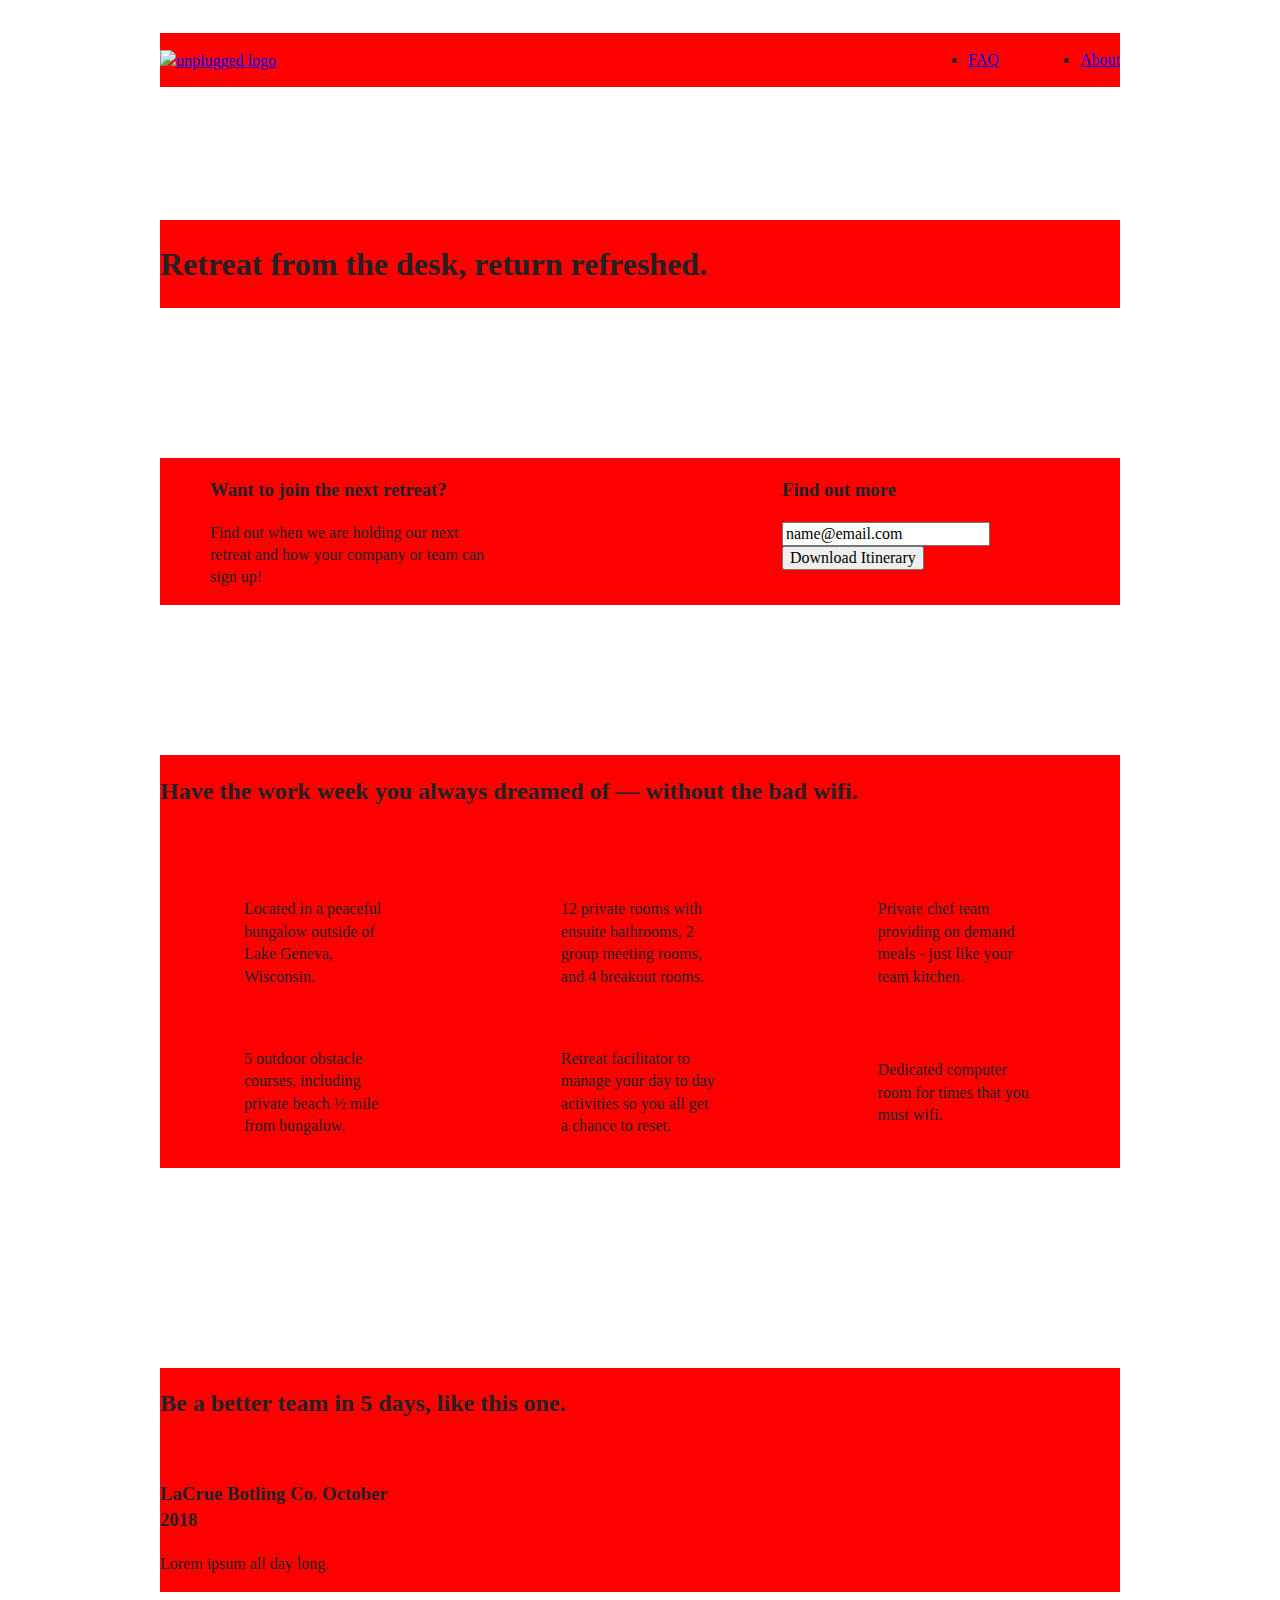
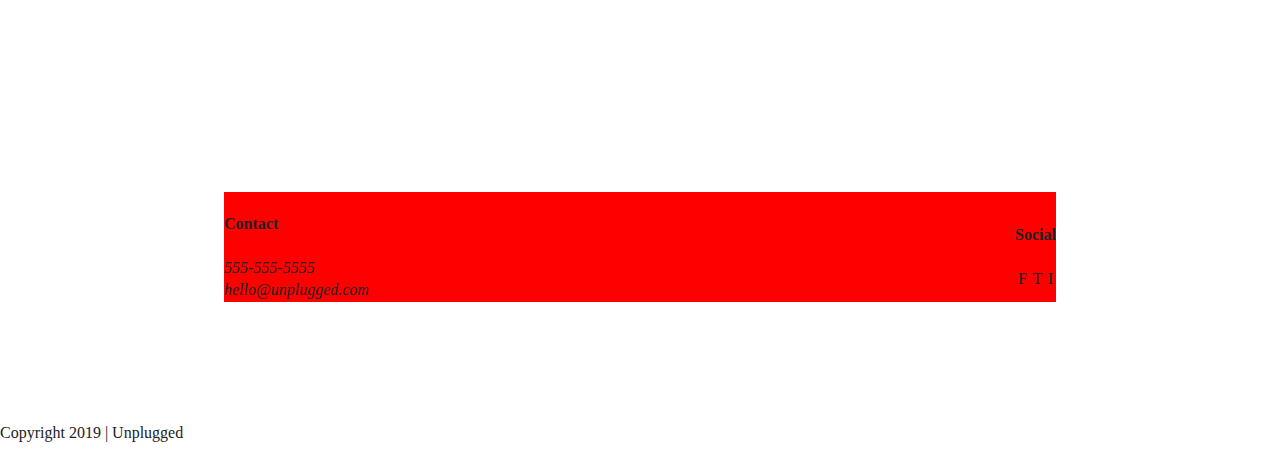
==== index.html @ f4472422 "Desktop styles for the home page." ====
<!doctype html>
<html class="no-js" lang="">

<head>
  <meta charset="utf-8">
  <title>Unplugged Retreat | Home page</title>
  <meta name="description" content="">
  <meta name="viewport" content="width=device-width, initial-scale=1">

  <meta property="og:title" content="">
  <meta property="og:type" content="">
  <meta property="og:url" content="">
  <meta property="og:image" content="">

  <link rel="manifest" href="site.webmanifest">
  <link rel="apple-touch-icon" href="icon.png">
  <!-- Place favicon.ico in the root directory -->

  <link rel="stylesheet" href="css/normalize.css">
  <link rel="stylesheet" href="css/main.css">

  <meta name="theme-color" content="#fafafa">
</head>

<body>
  <!-- // Header // -->
  <header>
    <div class="content-wrapper">
      <a href="#">
        <img src="" alt="unplugged logo">
      </a>
      <div class="header-divider"></div>
      <nav>
        <ul>
          <li><a href="faq/index.html">FAQ</a></li>
          <li><a href="about/index.html">About</a></li>
        </ul>
      </nav>
    </div>
  </header>
  
  <!-- // Main //  -->
  <main>
    <section class ="hero-area">
      <div class = "content-wrapper">
        <h1>Retreat from the desk, return refreshed.</h1>
      </div>
    </section>
    <aside> <!-- // Form // -->
      <div class="content-wrapper">
        <div class = "form-description"> 
          <h3>Want to join the next retreat?</h3>
          <p>Find out when we are holding our next retreat and how your company or team can sign up!</p> 
        </div>
        <div class="form">
          <h3>Find out more</h3>
          <input type="text" name="name" value="name@email.com">
        <input type="button" value="Download Itinerary">
        </div> 
      </div> <!-- aside content-wrapper ends -->
    </aside>

    <section class="features"> <!-- // Features // -->
      <div class="content-wrapper">
        <h2>Have the work week you always dreamed of — without the bad wifi.</h2>
        <div class="features-items">
          <article>
            <p class="fontawesome-icon">
            </p>
            <p class="features-item-description">
              Located in a peaceful bungalow outside of Lake Geneva, Wisconsin.
            </p>
          </article>
          <article>
            <p class="fontawesome-icon">
            </p>
            <p class="features-item-description">
              12 private rooms with ensuite bathrooms, 2 group meeting rooms, and 4 breakout rooms.
            </p>
          </article>
          <article>
            <p class="fontawesome-icon">
            </p>
            <p class="features-item-description">
              Private chef team providing on demand meals - just like your team kitchen.
            </p>
          </article>
          <article>
            <p class="fontawesome-icon">
            </p>
            <p class="features-item-description">
              5 outdoor obstacle courses, including private beach ½ mile from bungalow.
            </p>
          </article>
          <article>
            <p class="fontawesome-icon">
            </p>
            <p class="features-item-description">
              Retreat facilitator to manage your day to day activities so you all get a chance to reset.
            </p>
          </article>
          <article>
            <p class="fontawesome-icon">
            </p>
            <p class="features-item-description">
              Dedicated computer room for times that you must wifi.
            </p>
          </article>
        </div>
      </div>
    </section>
    <section class = "reviews"> <!-- // Reviews // --> 
      <div class = "content-wrapper">
        <h2>Be a better team in 5 days, like this one.</h2>
        <article>
          <div>
            <h3>LaCrue Botling Co. October 2018</h3>
            <p>Lorem ipsum all day long.
            </p>
          </div>
        </article>
      </div>
    </section>
  </main> <!-- main wrapper -->
  <!-- // Footer // -->
  <footer>
    <div class = "content-wrapper">
      <div class = "footer-content">
        <div class = "contact">
          <h4>Contact</h4>
          <address>
            <p>555-555-5555 <br> hello@unplugged.com</p>
          </address>
        </div>
        <div class = "social">
          <h4>Social</h4>
          <div class = "social-icons">
            <p>
              <a href="" target="_blank"></a>F</p>
            <p>
              <a href="" target="_blank"></a>T</p>
            <p>
              <a href="" target="_blank"></a>I</p>
          </div>
        </div>
      </div> <!-- footer-content ends -->
    </div> <!-- footer content-wrapper ends -->
    <div class = "copyright">Copyright 2019 | Unplugged</div>
  </footer>
  <!-- // JavaScript // -->
  <script src="js/vendor/modernizr-3.11.2.min.js"></script>
  <script src="js/plugins.js"></script>
  <script src="js/main.js"></script>

  <!-- Google Analytics: change UA-XXXXX-Y to be your site's ID. -->
  <script>
    window.ga = function () { ga.q.push(arguments) }; ga.q = []; ga.l = +new Date;
    ga('create', 'UA-XXXXX-Y', 'auto'); ga('set', 'anonymizeIp', true); ga('set', 'transport', 'beacon'); ga('send', 'pageview')
  </script>
  <script src="https://www.google-analytics.com/analytics.js" async></script>
</body>

</html>
---- css/main.css ----
/*! HTML5 Boilerplate v8.0.0 | MIT License | https://html5boilerplate.com/ */

/* main.css 2.1.0 | MIT License | https://github.com/h5bp/main.css#readme */
/*
 * What follows is the result of much research on cross-browser styling.
 * Credit left inline and big thanks to Nicolas Gallagher, Jonathan Neal,
 * Kroc Camen, and the H5BP dev community and team.
 */

/* ==========================================================================
   Base styles: opinionated defaults
   ========================================================================== */

html {
  color: #222;
  font-size: 1em;
  line-height: 1.4;
}

/*
 * Remove text-shadow in selection highlight:
 * https://twitter.com/miketaylr/status/12228805301
 *
 * Vendor-prefixed and regular ::selection selectors cannot be combined:
 * https://stackoverflow.com/a/16982510/7133471
 *
 * Customize the background color to match your design.
 */

::-moz-selection {
  background: #b3d4fc;
  text-shadow: none;
}

::selection {
  background: #b3d4fc;
  text-shadow: none;
}

/*
 * A better looking default horizontal rule
 */

hr {
  display: block;
  height: 1px;
  border: 0;
  border-top: 1px solid #ccc;
  margin: 1em 0;
  padding: 0;
}

/*
 * Remove the gap between audio, canvas, iframes,
 * images, videos and the bottom of their containers:
 * https://github.com/h5bp/html5-boilerplate/issues/440
 */

audio,
canvas,
iframe,
img,
svg,
video {
  vertical-align: middle;
}

/*
 * Remove default fieldset styles.
 */

fieldset {
  border: 0;
  margin: 0;
  padding: 0;
}

/*
 * Allow only vertical resizing of textareas.
 */

textarea {
  resize: vertical;
}

.browserupgrade {
  margin: 0.2em 0;
  background: #ccc;
  color: #000;
  padding: 0.2em 0;
}

/* ==========================================================================
   Author's custom styles
   ========================================================================== */

.content-wrapper {
  width: 90%;
  margin: 50px 0;
}

   /* ----- Base Header and Footer Styles  */

header,
footer {
  display: flex;
  justify-content: center;
  align-items: center;
  flex-flow: row wrap;
}

header {
  padding: 15px 0;
}

header .content-wrapper {
  display: flex;
  justify-content: center;
  align-items: center;
  flex-flow: row wrap;
  margin: 0;
}

.header-divider {
  width: 100%;
  height: 1px;
  margin: 10px 0 20px 0;
}

header nav {
  display: flex;
  justify-content: space-around;
  align-items: center;
  flex-flow: row wrap;
  width: 60%;
}

header nav ul {
  display: flex;
  justify-content: space-around;
  width: 100%;
}
footer {
  flex-direction: column;
}

footer p {
  margin: 0;
}

footer .content-wrapper {
  width: 55%;
  margin: 50px 0;
}

footer .contact {
  margin-bottom: 50px;
}
footer .social-icons {
  display: flex;
  justify-content: space-around;
  align-items: center;
}
footer .social-icons p {
  display: flex;
  justify-content: center;
  align-items: center;
}
footer .copyright {
  margin: 20px 0;
}
/* ----- Home page */
.hero-area {
  display: flex;
  justify-content: center;
  align-items: center;
  flex-flow: row wrap;
}

aside {
  display: flex;
  justify-content: center;
  align-items: center;
  flex-flow: row wrap;
}

.features {
  display: flex;
  justify-content: center;
  flex-flow: row wrap;
}

.features h2 {
  margin-bottom: 60px;
}

.features article {
  width: 63%;
  margin: 30px 0;
}
.features .features-items {
  display: flex;
  justify-content: center;
  align-items: center;
  flex-flow: row wrap;
}

.features p {
  margin: 0;
}

.reviews {
  display: flex;
  justify-content: center;
  flex-flow: row wrap;
}

.reviews h2 {
  margin-bottom: 40px;
}

.reviews h3 {
  width: 55%;
  margin: 20px 0;
}

/* ----- About page */ 

.mission {
  display: flex;
  justify-content: center;
  align-items: center;
  flex-flow: row wrap;
}

.contact-section {
  display: flex;
  justify-content: center;
  align-items: center;
  flex-flow: row wrap;
}

.contact-content p {
  margin: 0;
}

/* ----- FAQ page */

.faq {
  display: flex;
  justify-content: center;
  align-items: center;
  flex-flow: row wrap;
}

.faq .content-wrapper {
  margin: 50px 0 0 0;
  /* display: flex;
  justify-content: center;
  align-items: center;
  flex-flow: row wrap; */
}

.faq h2 {
  margin-bottom: 40px;
}

.faq-content {
  margin-bottom: 50px;
}

    

/* ==========================================================================
   Helper classes
   ========================================================================== */

/*
 * Hide visually and from screen readers
 */

.hidden,
[hidden] {
  display: none !important;
}

/*
 * Hide only visually, but have it available for screen readers:
 * https://snook.ca/archives/html_and_css/hiding-content-for-accessibility
 *
 * 1. For long content, line feeds are not interpreted as spaces and small width
 *    causes content to wrap 1 word per line:
 *    https://medium.com/@jessebeach/beware-smushed-off-screen-accessible-text-5952a4c2cbfe
 */

.sr-only {
  border: 0;
  clip: rect(0, 0, 0, 0);
  height: 1px;
  margin: -1px;
  overflow: hidden;
  padding: 0;
  position: absolute;
  white-space: nowrap;
  width: 1px;
  /* 1 */
}

/*
 * Extends the .sr-only class to allow the element
 * to be focusable when navigated to via the keyboard:
 * https://www.drupal.org/node/897638
 */

.sr-only.focusable:active,
.sr-only.focusable:focus {
  clip: auto;
  height: auto;
  margin: 0;
  overflow: visible;
  position: static;
  white-space: inherit;
  width: auto;
}

/*
 * Hide visually and from screen readers, but maintain layout
 */

.invisible {
  visibility: hidden;
}

/*
 * Clearfix: contain floats
 *
 * For modern browsers
 * 1. The space content is one way to avoid an Opera bug when the
 *    `contenteditable` attribute is included anywhere else in the document.
 *    Otherwise it causes space to appear at the top and bottom of elements
 *    that receive the `clearfix` class.
 * 2. The use of `table` rather than `block` is only necessary if using
 *    `:before` to contain the top-margins of child elements.
 */

.clearfix::before,
.clearfix::after {
  content: " ";
  display: table;
}

.clearfix::after {
  clear: both;
}

/* ==========================================================================
   EXAMPLE Media Queries for Responsive Design.
   These examples override the primary ('mobile first') styles.
   Modify as content requires.
   ========================================================================== */

@media screen and (min-width: 768px) {

  /*Tablet styles here*/

  /* ----- General styles */
  .content-wrapper {
    max-width: 640px;
    margin: 100px 0;
  }

  /* ----- Home page */
  /* Header */
  header {
    justify-content: space-around;
    padding: 33px 0;
  }

  header .content-wrapper {
    width: 100%;
    justify-content: space-between;
  }

  header nav {
    width: 20%;
  }

  header nav ul {
    justify-content: space-between;
  }

  .header-divider {
    display: none;
  }

  /* Aside */
  aside .content-wrapper {
    margin: 50px 0;
    display: flex;
    justify-content: space-between;
    flex-flow: row wrap;
  }

  aside .content-wrapper .form-description,
  aside .content-wrapper .form {
    width: 40%;
    margin: 0;
  }
  /* Features */
  .features article {
    display: flex;
    justify-content: center;
    align-items: center;
    flex-flow: column wrap;
    flex-basis: 50%;
  }
  
  .features .features-item-description {
    width: 50%;
  }

  /* Reviews */
  .reviews article {
    display: flex;
    justify-content: space-between;
  }

  .reviews article div {
    width: 49%;
  }

  /* Footer */
  footer .content-wrapper {
    width: 65%;
    margin: 100px 0;
  }

  .footer-content {
    display: flex;
    justify-content: space-between;
    align-items: center;
  }

  footer .contact {
    margin-bottom: 0;
  }

  footer .copyright {
    width: 100%;
  }

  /* ---- About page */
  .mission-content {
      display: flex;
      justify-content: space-between;
      align-items: center; 
  }

   .mission-content p {
      width: 45%;
  }

  .contact-section .content-wrapper h2 {
      width: 80%;
  }

  .contact-content {
      display: flex;
      justify-content: space-between;
      align-items: flex-start;
  } 

  /* ----- FAQ page */

  .faq .content-wrapper {
    justify-content: space-between;
  }

  .faq-content {
    flex-basis: 45%;
  }

  .faq h2 {
    width: 100%;
  }
}
  
@media screen and (min-width: 1200px) {
  
  /*Desktop styles here*/

  /* ----- General styles */
  .content-wrapper {
    max-width: 960px;
    background-color: #f00;
  }

  /* ----- Home page */
  /* Header */
  .hero-area h1 {
    width: 60%;
  }

  /* Aside */
  aside {justify-content: space-around; }
  aside .content-wrapper .form-description,
  aside .content-wrapper .form {width: 30%; margin: 0 50px; }

  /* Features */
  .features h2 {
    width: 90%;
  }

  .features article {
    flex-basis: 33%;
  }

  .features .features-items-description {
    display: flex;
    justify-content: center;
    align-items: center;
    flex-flow: row wrap;
  }

  .features p {
    margin: 0;
  }

  /* Reviews */

  .reviews {
    display: flex;
    justify-content: center;
    flex-flow: row wrap;
  }

  .reviews h2 {
    margin-bottom: 40px;
  }
  
  .reviews h3 {
    width: 55%;
    margin: 20px 0;
  }

  /* Footer */
  
  
}

@media print,
  (-webkit-min-device-pixel-ratio: 1.25),
  (min-resolution: 1.25dppx),
  (min-resolution: 120dpi) {
  /* Style adjustments for high resolution devices */
}

/* ==========================================================================
   Print styles.
   Inlined to avoid the additional HTTP request:
   https://www.phpied.com/delay-loading-your-print-css/
   ========================================================================== */

@media print {
  *,
  *::before,
  *::after {
    background: #fff !important;
    color: #000 !important;
    /* Black prints faster */
    box-shadow: none !important;
    text-shadow: none !important;
  }

  a,
  a:visited {
    text-decoration: underline;
  }

  a[href]::after {
    content: " (" attr(href) ")";
  }

  abbr[title]::after {
    content: " (" attr(title) ")";
  }

  /*
   * Don't show links that are fragment identifiers,
   * or use the `javascript:` pseudo protocol
   */
  a[href^="#"]::after,
  a[href^="javascript:"]::after {
    content: "";
  }

  pre {
    white-space: pre-wrap !important;
  }

  pre,
  blockquote {
    border: 1px solid #999;
    page-break-inside: avoid;
  }

  /*
   * Printing Tables:
   * https://web.archive.org/web/20180815150934/http://css-discuss.incutio.com/wiki/Printing_Tables
   */
  thead {
    display: table-header-group;
  }

  tr,
  img {
    page-break-inside: avoid;
  }

  p,
  h2,
  h3 {
    orphans: 3;
    widows: 3;
  }

  h2,
  h3 {
    page-break-after: avoid;
  }
}
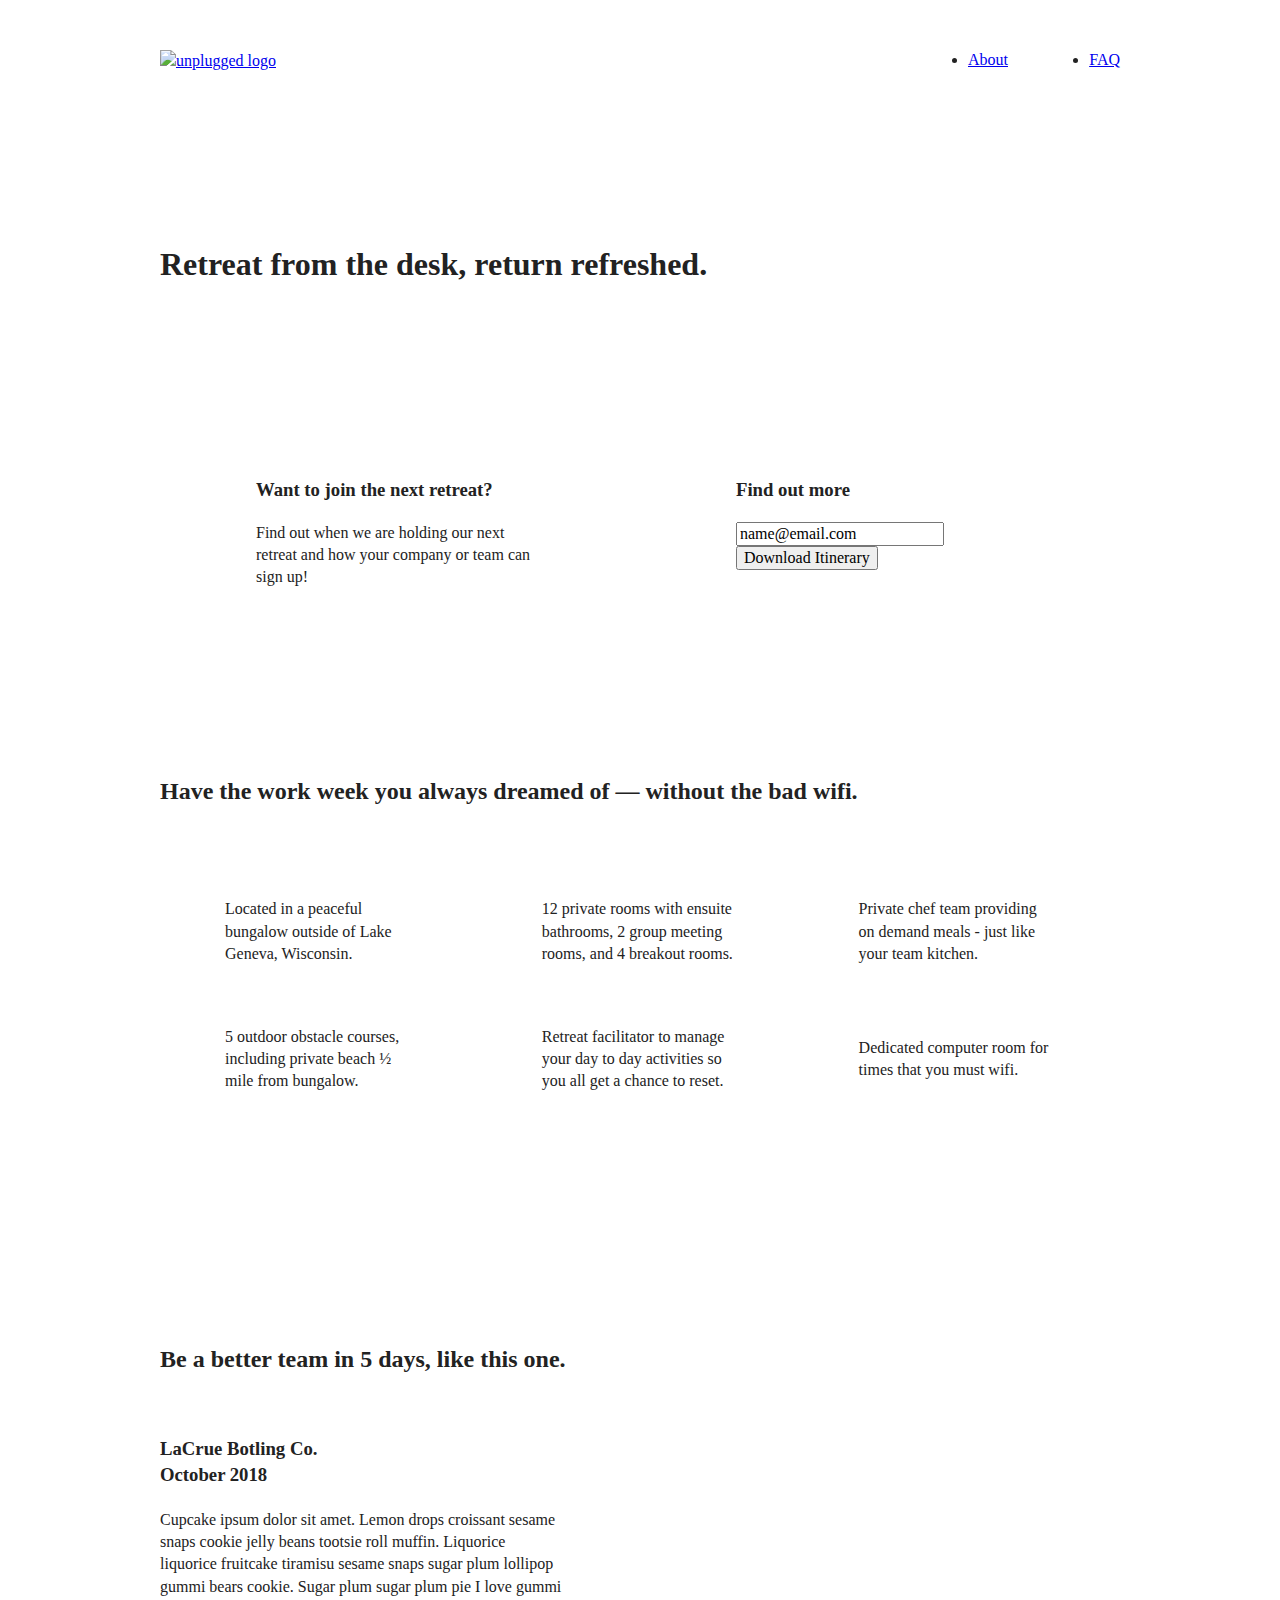
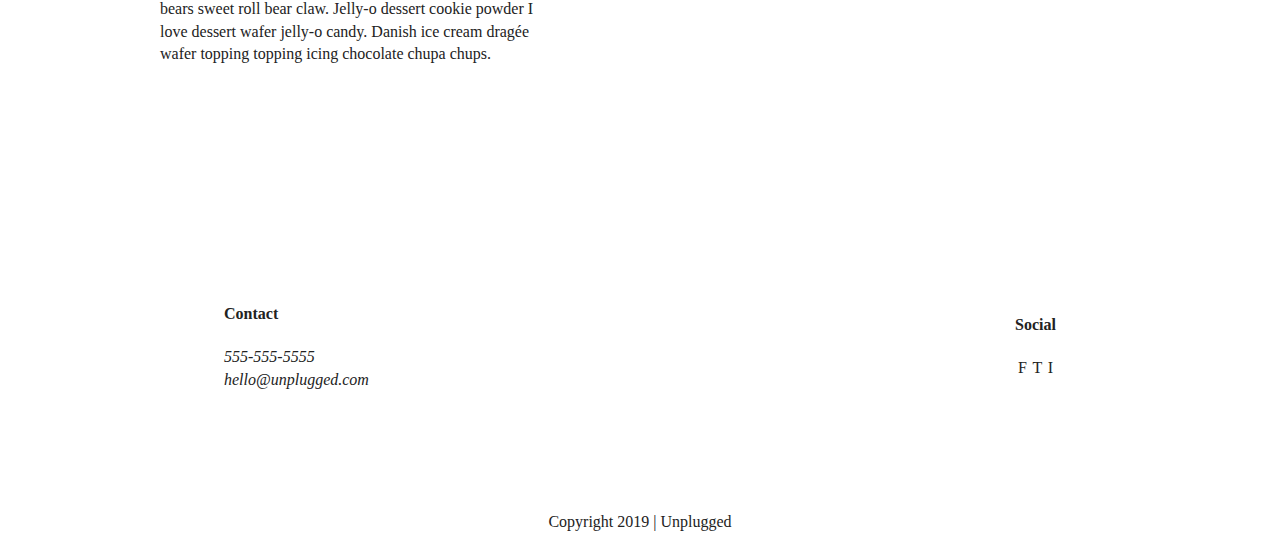
==== commit d268fc59: "Desktop styles." ====
--- a/index.html
+++ b/index.html
@@ -32,8 +32,8 @@
       <div class="header-divider"></div>
       <nav>
         <ul>
+          <li><a href="about/index.html">About</a></li>
           <li><a href="faq/index.html">FAQ</a></li>
-          <li><a href="about/index.html">About</a></li>
         </ul>
       </nav>
     </div>
@@ -115,7 +115,7 @@
         <article>
           <div>
             <h3>LaCrue Botling Co. October 2018</h3>
-            <p>Lorem ipsum all day long.
+            <p>Cupcake ipsum dolor sit amet. Lemon drops croissant sesame snaps cookie jelly beans tootsie roll muffin. Liquorice liquorice fruitcake tiramisu sesame snaps sugar plum lollipop gummi bears cookie. Sugar plum sugar plum pie I love gummi bears sweet roll bear claw. Jelly-o dessert cookie powder I love dessert wafer jelly-o candy. Danish ice cream dragée wafer topping topping icing chocolate chupa chups.
             </p>
           </div>
         </article>
--- a/css/main.css
+++ b/css/main.css
@@ -114,11 +114,11 @@
 }
 
 header .content-wrapper {
-  display: flex;
-  justify-content: center;
-  align-items: center;
-  flex-flow: row wrap;
   margin: 0;
+  display: flex;
+  justify-content: center;
+  align-items: center;
+  flex-flow: row wrap;
 }
 
 .header-divider {
@@ -156,26 +156,32 @@
 footer .contact {
   margin-bottom: 50px;
 }
+
 footer .social-icons {
   display: flex;
   justify-content: space-around;
   align-items: center;
 }
+
 footer .social-icons p {
   display: flex;
   justify-content: center;
   align-items: center;
 }
+
 footer .copyright {
   margin: 20px 0;
 }
 /* ----- Home page */
+
+/* Hero Area */
+
 .hero-area {
   display: flex;
   justify-content: center;
-  align-items: center;
-  flex-flow: row wrap;
-}
+  flex-flow: row wrap;
+}
+/* Aside */
 
 aside {
   display: flex;
@@ -183,6 +189,8 @@
   align-items: center;
   flex-flow: row wrap;
 }
+
+/* Features */ 
 
 .features {
   display: flex;
@@ -209,6 +217,8 @@
   margin: 0;
 }
 
+/* Reviews */
+
 .reviews {
   display: flex;
   justify-content: center;
@@ -255,10 +265,10 @@
 
 .faq .content-wrapper {
   margin: 50px 0 0 0;
-  /* display: flex;
-  justify-content: center;
-  align-items: center;
-  flex-flow: row wrap; */
+  display: flex;
+  justify-content: center;
+  align-items: center;
+  flex-flow: row wrap;
 }
 
 .faq h2 {
@@ -359,7 +369,7 @@
    Modify as content requires.
    ========================================================================== */
 
-@media screen and (min-width: 768px) {
+@media only screen and (min-width:768px) {
 
   /*Tablet styles here*/
 
@@ -416,7 +426,7 @@
   }
   
   .features .features-item-description {
-    width: 50%;
+    width: 62%;
   }
 
   /* Reviews */
@@ -446,14 +456,18 @@
   }
 
   footer .copyright {
-    width: 100%;
+    display: flex;
+    justify-content: center;
+    width: 65%;
   }
 
   /* ---- About page */
+
   .mission-content {
       display: flex;
       justify-content: space-between;
       align-items: center; 
+      padding-top: 20px;
   }
 
    .mission-content p {
@@ -485,14 +499,13 @@
   }
 }
   
-@media screen and (min-width: 1200px) {
+@media only screen and (min-width:1200px) {
   
   /*Desktop styles here*/
 
   /* ----- General styles */
   .content-wrapper {
     max-width: 960px;
-    background-color: #f00;
   }
 
   /* ----- Home page */
@@ -502,9 +515,12 @@
   }
 
   /* Aside */
-  aside {justify-content: space-around; }
+  aside .content-wrapper {justify-content: space-around; }
+
   aside .content-wrapper .form-description,
-  aside .content-wrapper .form {width: 30%; margin: 0 50px; }
+  aside .content-wrapper .form {
+    width: 30%; 
+  }
 
   /* Features */
   .features h2 {
@@ -515,7 +531,7 @@
     flex-basis: 33%;
   }
 
-  .features .features-items-description {
+  /* .features .features-items-description {
     display: flex;
     justify-content: center;
     align-items: center;
@@ -524,11 +540,15 @@
 
   .features p {
     margin: 0;
-  }
+  } */
 
   /* Reviews */
 
-  .reviews {
+  .reviews article div {
+    width: 42%;
+  }
+
+  /* .reviews {
     display: flex;
     justify-content: center;
     flex-flow: row wrap;
@@ -540,11 +560,19 @@
   
   .reviews h3 {
     width: 55%;
-    margin: 20px 0;
-  }
-
-  /* Footer */
-  
+    margin: 20px 0; */
+  /* } */
+/* ----- About Page */
+
+  .mission h2, .contact-section .content-wrapper h2 {
+    width: 95%;
+  }
+
+  /* ----- FAQ Page */
+
+  .faq h2 {
+    width: 100%;
+  }
   
 }
 
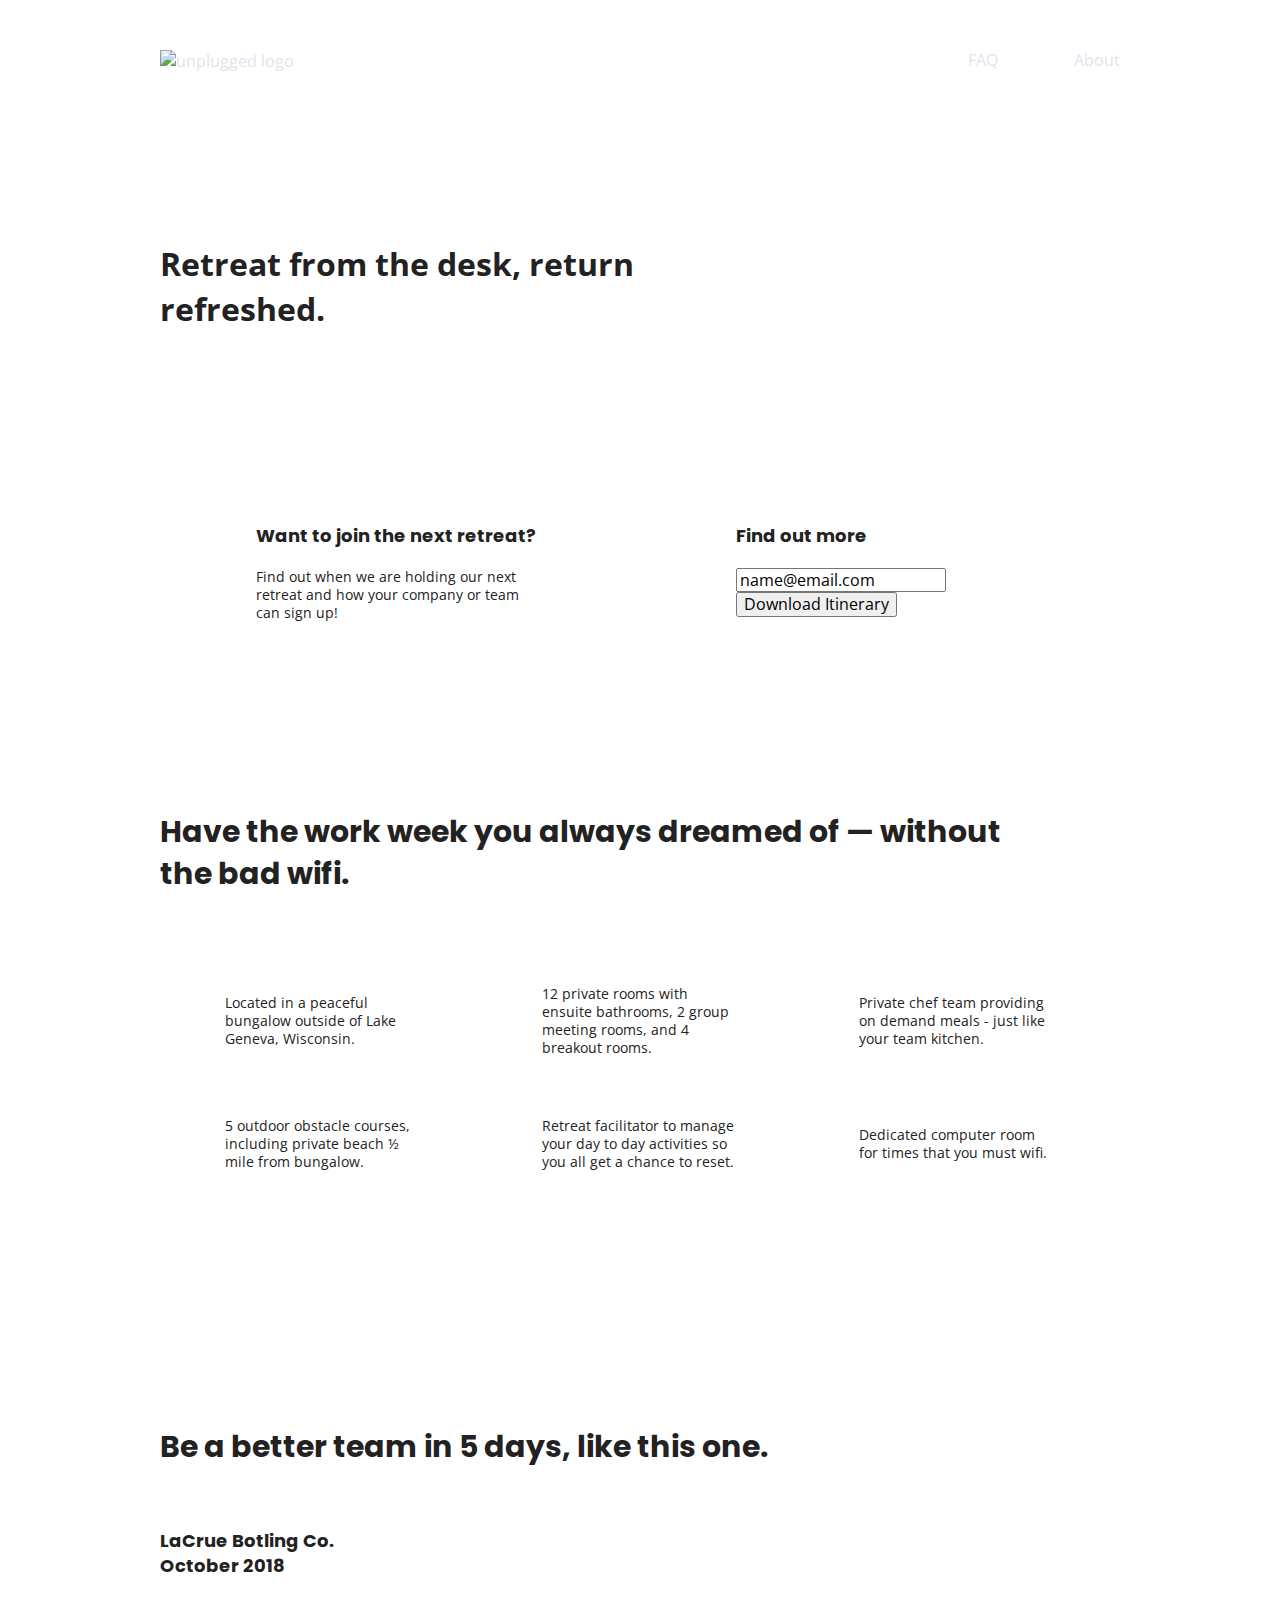
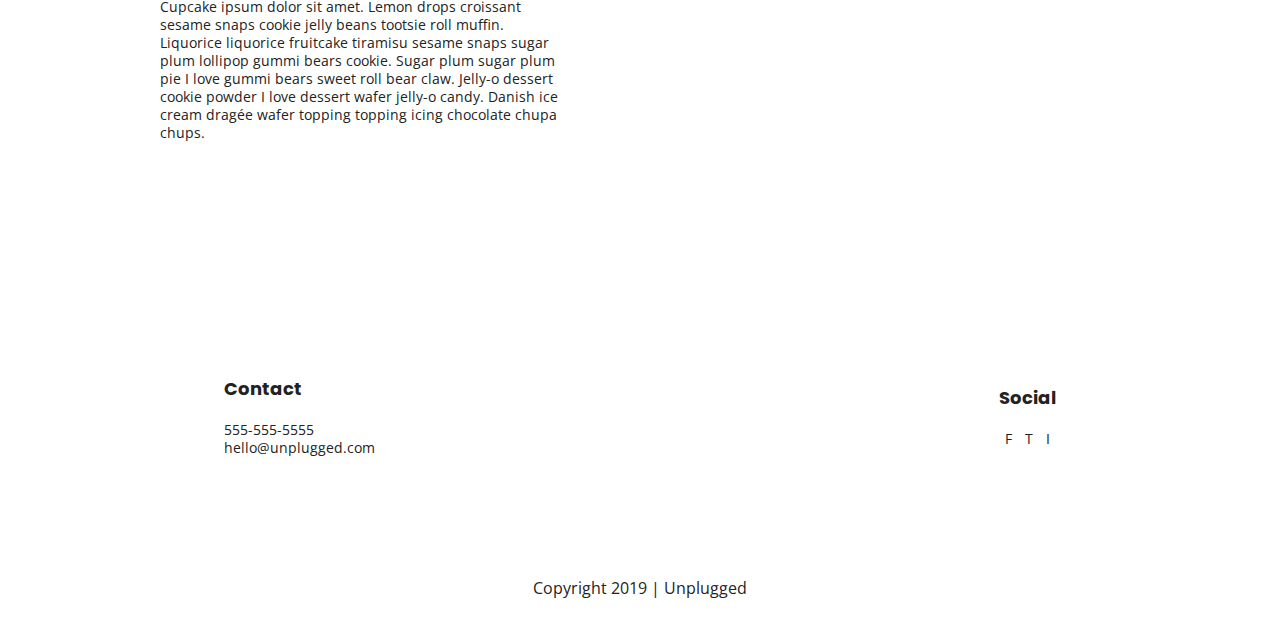
==== commit b62a6c6b: "Global styles added." ====
--- a/index.html
+++ b/index.html
@@ -16,6 +16,9 @@
   <link rel="apple-touch-icon" href="icon.png">
   <!-- Place favicon.ico in the root directory -->
 
+<!-- Google Fonts -->
+  <link href="https://fonts.googleapis.com/css?family=Open+Sans:400,700|Poppins:500,700" rel="stylesheet">
+
   <link rel="stylesheet" href="css/normalize.css">
   <link rel="stylesheet" href="css/main.css">
 
@@ -32,8 +35,8 @@
       <div class="header-divider"></div>
       <nav>
         <ul>
+          <li><a href="faq/index.html">FAQ</a></li>
           <li><a href="about/index.html">About</a></li>
-          <li><a href="faq/index.html">FAQ</a></li>
         </ul>
       </nav>
     </div>
--- a/css/main.css
+++ b/css/main.css
@@ -93,6 +93,40 @@
 /* ==========================================================================
    Author's custom styles
    ========================================================================== */
+
+/* Global Styles */
+
+html {
+  /* 1 em = 16px */
+  font-size: 16px;
+}
+body {
+  font-family: 'Open Sans', sans-serif;
+  font-size: 1em;
+  text-align: left;
+}
+ul, ol {list-style-type: none;}
+a {
+  color: #e2e3ed;
+  text-decoration: none;
+}
+h2 {
+  font-family: 'Poppins', sans-serif;
+  font-size: 1.875em;
+}
+h3, h4 {
+  font-family: 'Poppins', sans-serif;
+  margin: 20px 0;
+  font-size: 1.125em;
+  
+}
+p {
+  font-size: .875em;
+  line-height: 1.285;
+}
+/* img {}
+figure {} */
+address {font-style: normal;}
 
 .content-wrapper {
   width: 90%;
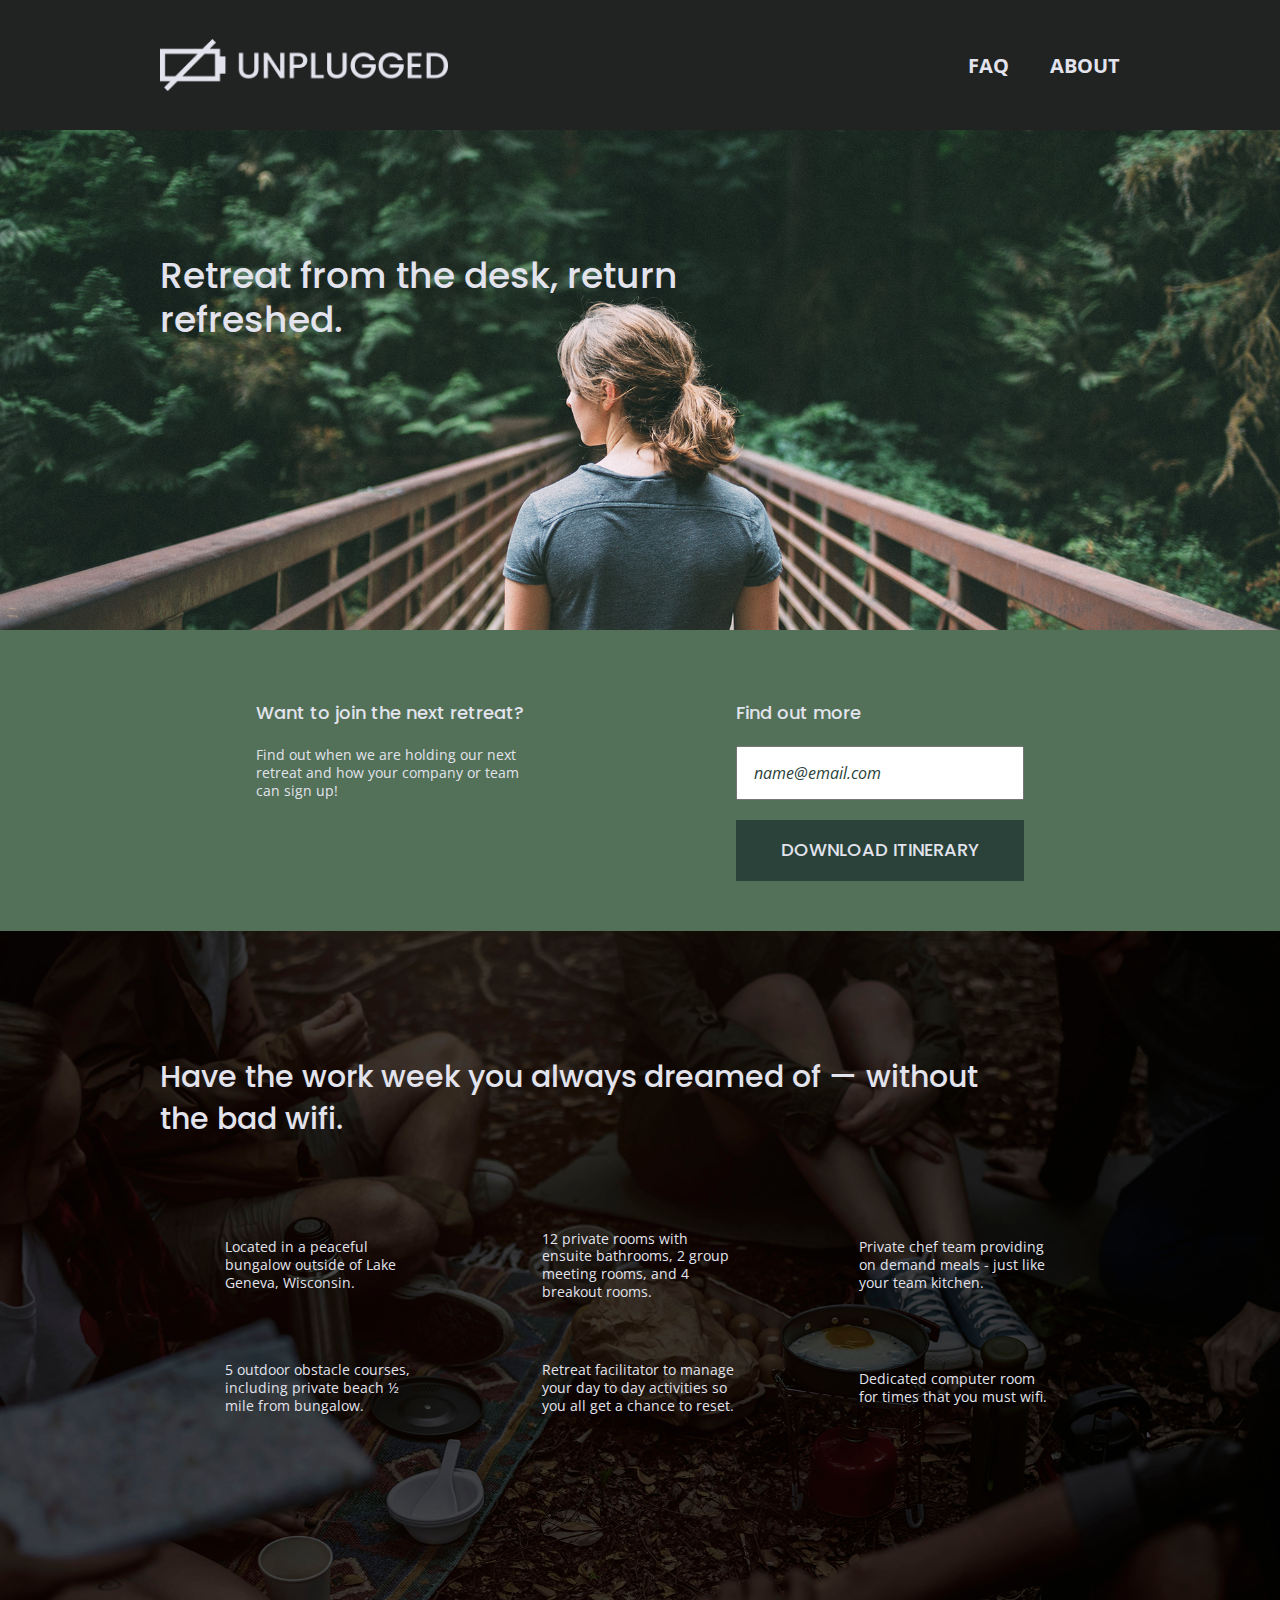
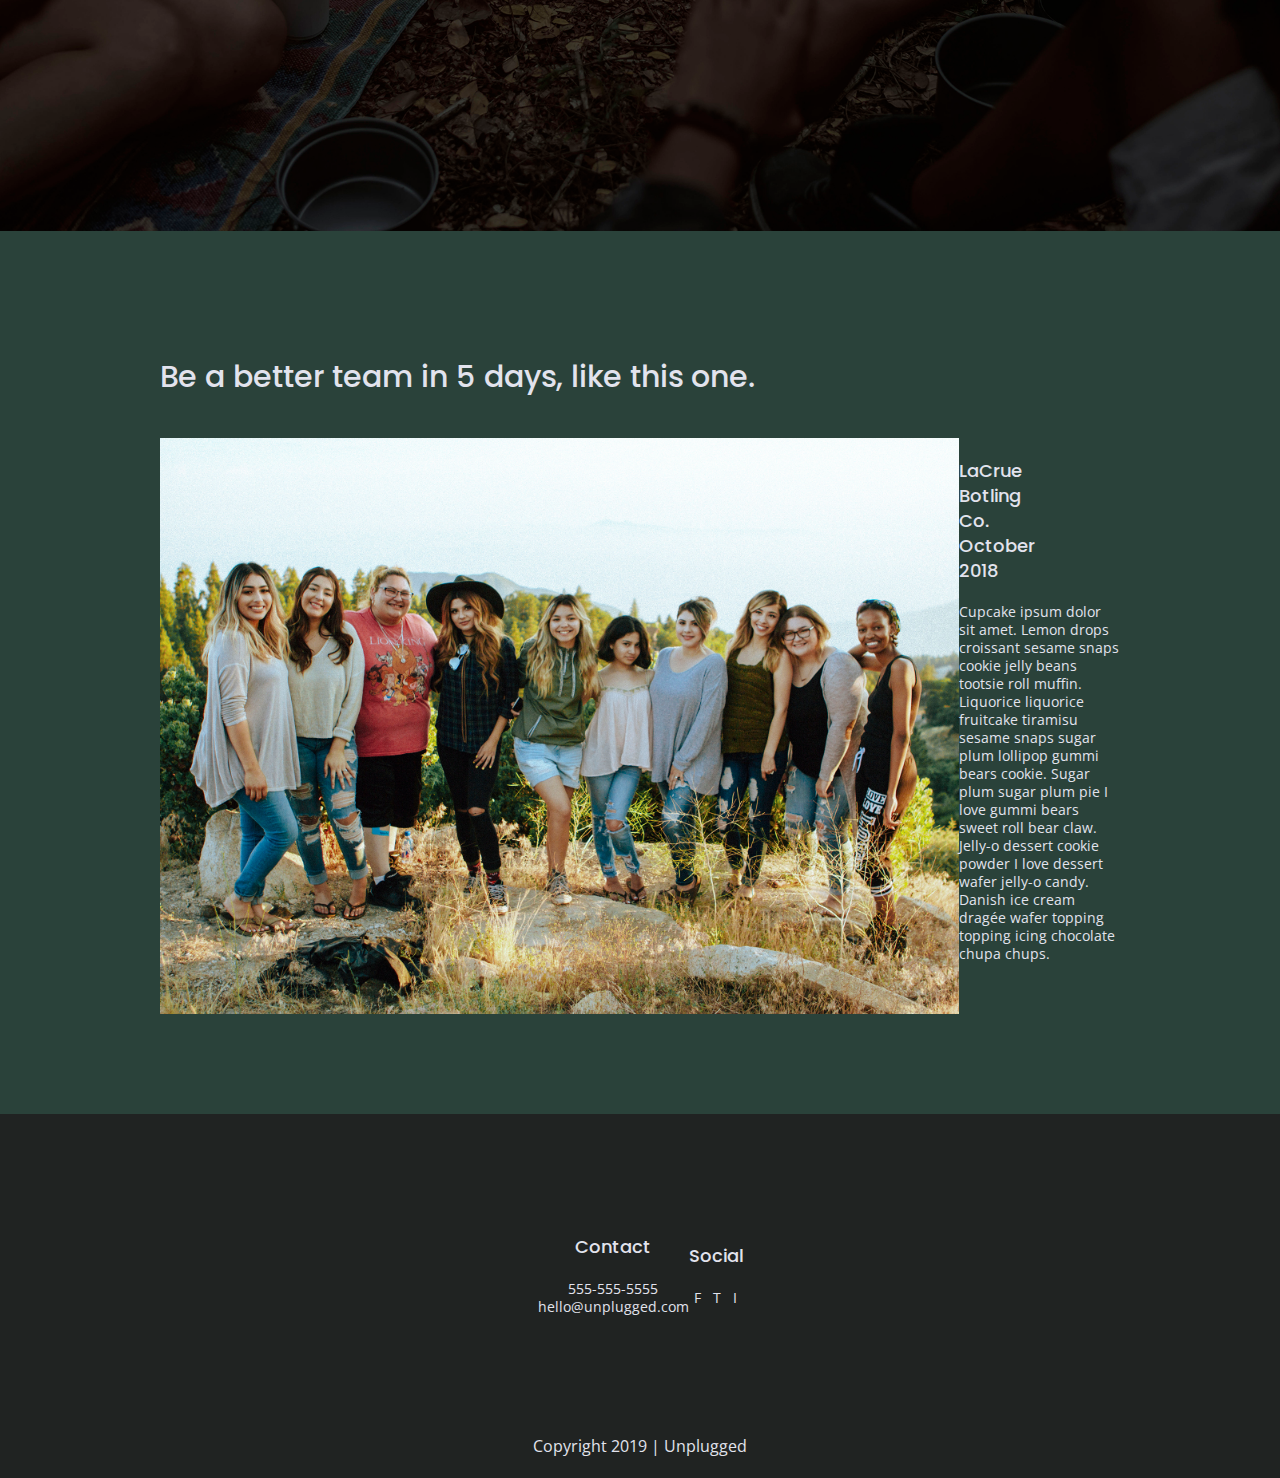
==== commit a1c63b84: "Responsive images added to pages." ====
--- a/index.html
+++ b/index.html
@@ -29,9 +29,12 @@
   <!-- // Header // -->
   <header>
     <div class="content-wrapper">
-      <a href="#">
-        <img src="" alt="unplugged logo">
-      </a>
+      <figure>
+        <a href="#">
+          <img src="img/unpluggedlogo.png" alt="unplugged logo">
+        </a>
+      </figure>
+      
       <div class="header-divider"></div>
       <nav>
         <ul>
@@ -39,6 +42,7 @@
           <li><a href="about/index.html">About</a></li>
         </ul>
       </nav>
+      
     </div>
   </header>
   
@@ -116,6 +120,11 @@
       <div class = "content-wrapper">
         <h2>Be a better team in 5 days, like this one.</h2>
         <article>
+          <figure>
+            <a href = "">
+              <img src = "img/unplugged-retreat-lacrue.jpg" alt = "Group of happy campers.">
+            </a>
+          </figure>
           <div>
             <h3>LaCrue Botling Co. October 2018</h3>
             <p>Cupcake ipsum dolor sit amet. Lemon drops croissant sesame snaps cookie jelly beans tootsie roll muffin. Liquorice liquorice fruitcake tiramisu sesame snaps sugar plum lollipop gummi bears cookie. Sugar plum sugar plum pie I love gummi bears sweet roll bear claw. Jelly-o dessert cookie powder I love dessert wafer jelly-o candy. Danish ice cream dragée wafer topping topping icing chocolate chupa chups.
--- a/css/main.css
+++ b/css/main.css
@@ -100,9 +100,11 @@
   /* 1 em = 16px */
   font-size: 16px;
 }
+
 body {
   font-family: 'Open Sans', sans-serif;
   font-size: 1em;
+  color: #e2e3ed;
   text-align: left;
 }
 ul, ol {list-style-type: none;}
@@ -112,20 +114,26 @@
 }
 h2 {
   font-family: 'Poppins', sans-serif;
+  font-weight: 500;
   font-size: 1.875em;
 }
 h3, h4 {
   font-family: 'Poppins', sans-serif;
+  font-weight: 500;
+  font-size: 1.125em;
   margin: 20px 0;
-  font-size: 1.125em;
-  
 }
 p {
   font-size: .875em;
   line-height: 1.285;
 }
-/* img {}
-figure {} */
+img {
+  width: 100%;
+}
+
+figure {
+  margin: 0;
+}
 address {font-style: normal;}
 
 .content-wrapper {
@@ -137,6 +145,7 @@
 
 header,
 footer {
+  background-color: #202322;
   display: flex;
   justify-content: center;
   align-items: center;
@@ -155,27 +164,45 @@
   flex-flow: row wrap;
 }
 
+header figure {
+  width: 60%;
+  display: flex;
+  justify-content: center;
+  align-items: center;
+  flex-flow: row wrap;
+}
+
 .header-divider {
+  background: #3a3a3a;
   width: 100%;
   height: 1px;
   margin: 10px 0 20px 0;
 }
 
 header nav {
+  width: 60%;
+  font-size: 1.125em;
+  font-weight: 700;
+  text-transform: uppercase;
   display: flex;
   justify-content: space-around;
   align-items: center;
   flex-flow: row wrap;
-  width: 60%;
 }
 
 header nav ul {
+  width: 100%;
   display: flex;
   justify-content: space-around;
-  width: 100%;
-}
+}
+
+header nav ul li {
+  font-size: 1.125em;
+}
+
 footer {
   flex-direction: column;
+  text-align: center;
 }
 
 footer p {
@@ -185,6 +212,10 @@
 footer .content-wrapper {
   width: 55%;
   margin: 50px 0;
+
+  display: flex;
+  justify-content: center;
+  align-items: center;
 }
 
 footer .contact {
@@ -214,6 +245,16 @@
   display: flex;
   justify-content: center;
   flex-flow: row wrap;
+  background: url("../img/unplugged-retreat.jpg") center no-repeat #333;
+  background-size: cover;
+  min-height: 500px;
+}
+
+.hero-area h1 {
+  font-size: 2.25em;
+  font-family: 'Poppins', Helvetica, Arial, sans-serif; 
+  font-weight: 500; 
+  line-height: 1.2; 
 }
 /* Aside */
 
@@ -222,6 +263,7 @@
   justify-content: center;
   align-items: center;
   flex-flow: row wrap;
+  background-color: #527158;
 }
 
 /* Features */ 
@@ -230,6 +272,14 @@
   display: flex;
   justify-content: center;
   flex-flow: row wrap;
+}
+
+.features {
+  background-image: url("../img/unplugged-retreat-features.jpg");
+  background-size: cover;
+  background-repeat: no-repeat;
+  background-position: center;
+  min-height: 900px; 
 }
 
 .features h2 {
@@ -257,6 +307,7 @@
   display: flex;
   justify-content: center;
   flex-flow: row wrap;
+  background-color: #2a423a;
 }
 
 .reviews h2 {
@@ -275,6 +326,7 @@
   justify-content: center;
   align-items: center;
   flex-flow: row wrap;
+  background-color: #527158;
 }
 
 .contact-section {
@@ -282,6 +334,7 @@
   justify-content: center;
   align-items: center;
   flex-flow: row wrap;
+  background-color: #2a423a;
 }
 
 .contact-content p {
@@ -295,6 +348,7 @@
   justify-content: center;
   align-items: center;
   flex-flow: row wrap;
+  background: #527158;
 }
 
 .faq .content-wrapper {
@@ -397,6 +451,34 @@
   clear: both;
 }
 
+/* ----- Styles to the Home Page Form */
+
+aside .form {
+  margin-top: 30px;
+}
+ 
+input[type=text] {
+  box-sizing: border-box;
+  width: 100%;
+  color: #2a423a;
+  font-style: italic;
+  padding: 1em;
+}
+ 
+input[type=button] {
+  width: 100%;
+  padding: 20px 0;
+  margin-top: 20px;
+  background-color: #2a423a;
+  font-family: 'Poppins', Helvetica, Arial, sans-serif;
+  font-weight: 500;
+  font-size: 1.125em;
+  color: #e2e3ed;
+  border: none;
+  text-align: center;
+  text-transform: uppercase;
+}
+
 /* ==========================================================================
    EXAMPLE Media Queries for Responsive Design.
    These examples override the primary ('mobile first') styles.
@@ -423,6 +505,14 @@
   header .content-wrapper {
     width: 100%;
     justify-content: space-between;
+  }
+
+  header figure {
+    width: 30%;
+    /* display: flex;
+    justify-content: center;
+    align-items: center;
+    flex-flow: row wrap; */
   }
 
   header nav {
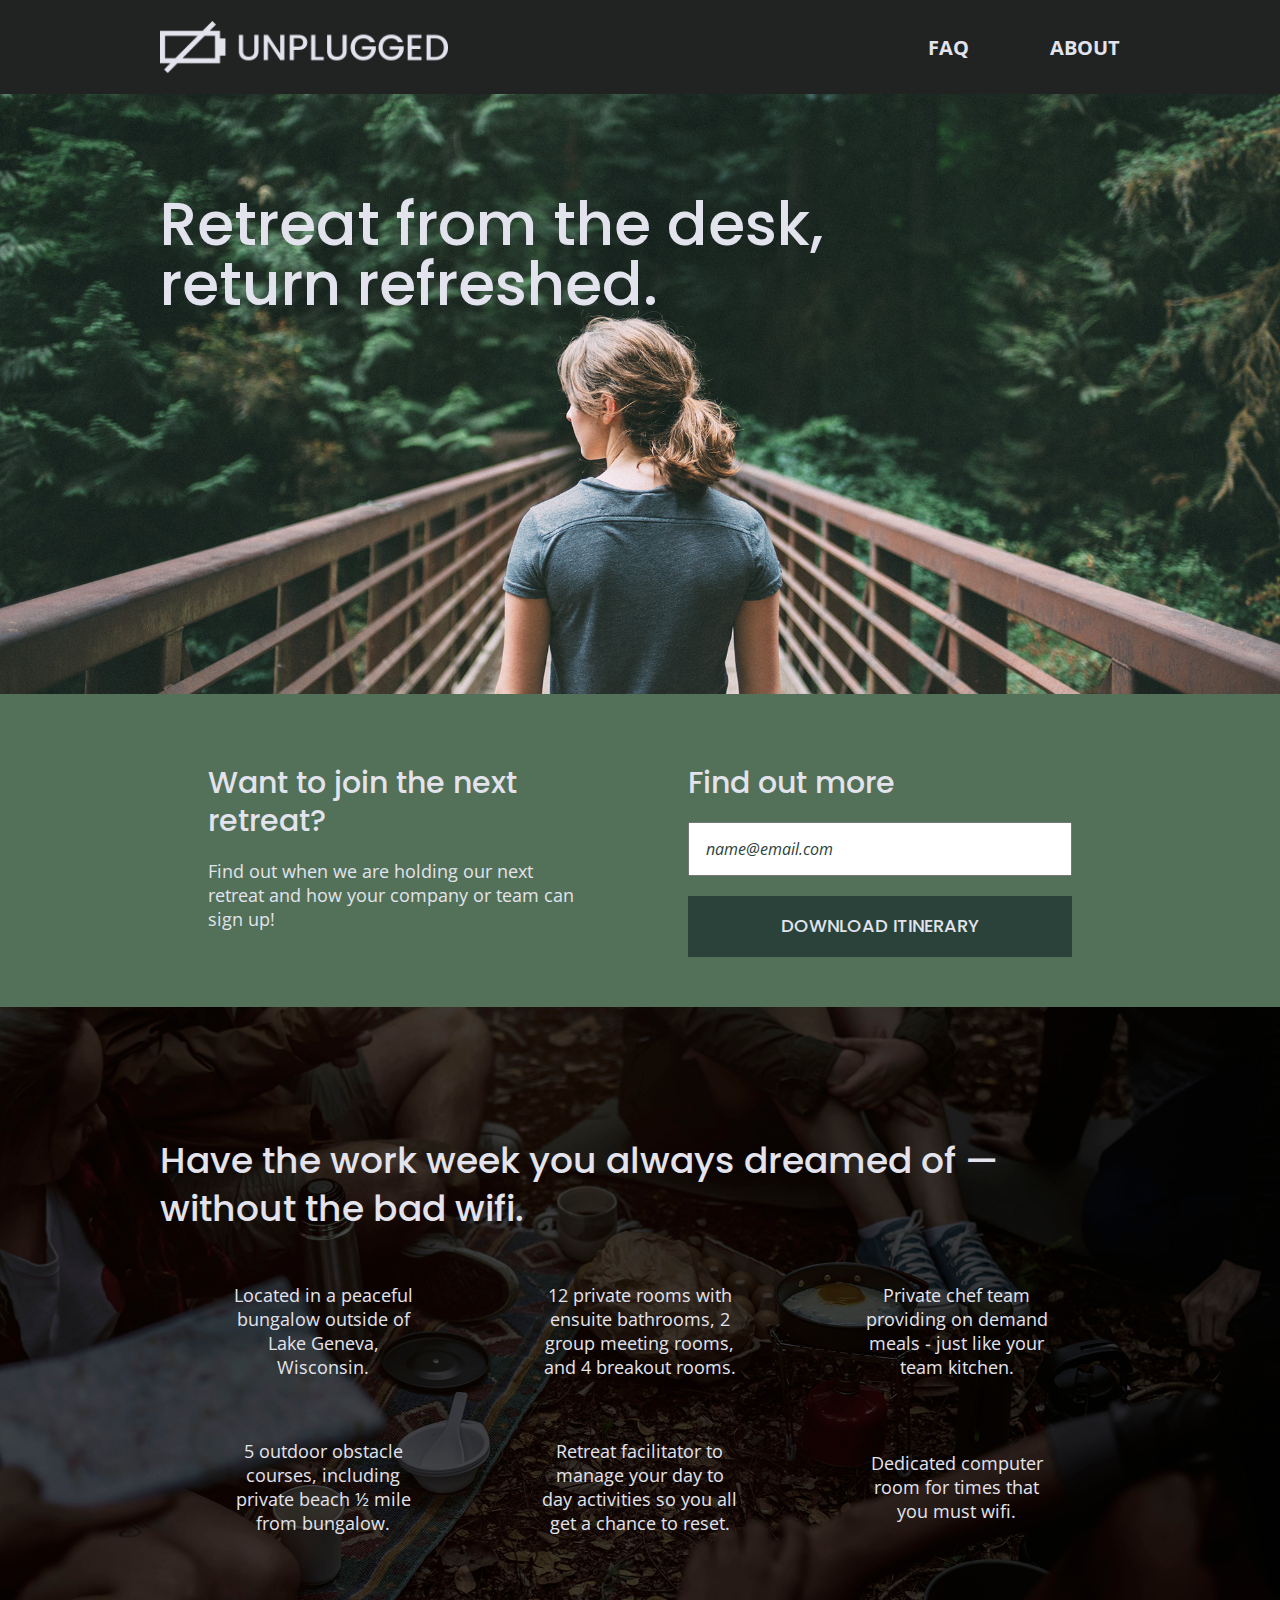
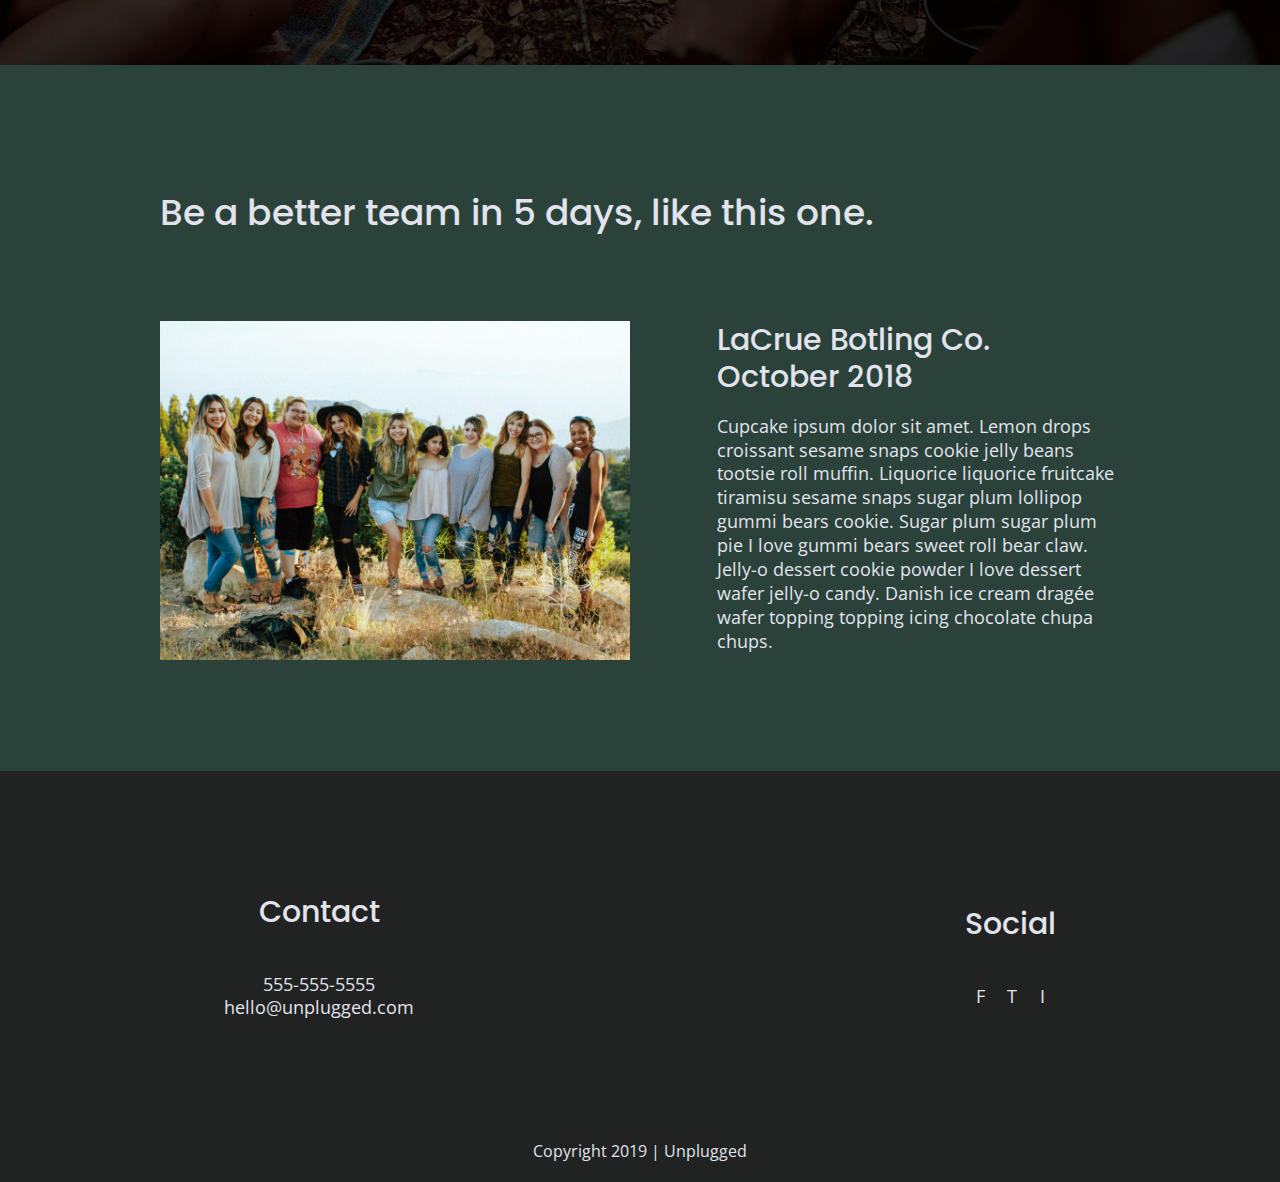
==== commit 974f44ef: "Google Map added and responsive across mobile, tablet, and desktop." ====
--- a/index.html
+++ b/index.html
@@ -30,7 +30,7 @@
   <header>
     <div class="content-wrapper">
       <figure>
-        <a href="#">
+        <a href="index.html">
           <img src="img/unpluggedlogo.png" alt="unplugged logo">
         </a>
       </figure>
--- a/css/main.css
+++ b/css/main.css
@@ -102,16 +102,20 @@
 }
 
 body {
+  font-size: 1em;
   font-family: 'Open Sans', sans-serif;
-  font-size: 1em;
   color: #e2e3ed;
   text-align: left;
 }
-ul, ol {list-style-type: none;}
+ul, ol {
+  list-style-type: none;
+}
+
 a {
   color: #e2e3ed;
   text-decoration: none;
 }
+
 h2 {
   font-family: 'Poppins', sans-serif;
   font-weight: 500;
@@ -123,10 +127,12 @@
   font-size: 1.125em;
   margin: 20px 0;
 }
+
 p {
   font-size: .875em;
   line-height: 1.285;
 }
+
 img {
   width: 100%;
 }
@@ -134,7 +140,10 @@
 figure {
   margin: 0;
 }
-address {font-style: normal;}
+
+address {
+  font-style: normal;
+}
 
 .content-wrapper {
   width: 90%;
@@ -174,8 +183,8 @@
 
 .header-divider {
   background: #3a3a3a;
+  height: 1px;
   width: 100%;
-  height: 1px;
   margin: 10px 0 20px 0;
 }
 
@@ -201,8 +210,8 @@
 }
 
 footer {
+  text-align: center;
   flex-direction: column;
-  text-align: center;
 }
 
 footer p {
@@ -213,9 +222,9 @@
   width: 55%;
   margin: 50px 0;
 
-  display: flex;
-  justify-content: center;
-  align-items: center;
+  /* display: flex;
+  justify-content: center;
+  align-items: center; */
 }
 
 footer .contact {
@@ -242,12 +251,12 @@
 /* Hero Area */
 
 .hero-area {
-  display: flex;
-  justify-content: center;
-  flex-flow: row wrap;
   background: url("../img/unplugged-retreat.jpg") center no-repeat #333;
   background-size: cover;
   min-height: 500px;
+  display: flex;
+  justify-content: center;
+  flex-flow: row wrap;
 }
 
 .hero-area h1 {
@@ -259,199 +268,12 @@
 /* Aside */
 
 aside {
-  display: flex;
-  justify-content: center;
-  align-items: center;
-  flex-flow: row wrap;
   background-color: #527158;
-}
-
-/* Features */ 
-
-.features {
-  display: flex;
-  justify-content: center;
-  flex-flow: row wrap;
-}
-
-.features {
-  background-image: url("../img/unplugged-retreat-features.jpg");
-  background-size: cover;
-  background-repeat: no-repeat;
-  background-position: center;
-  min-height: 900px; 
-}
-
-.features h2 {
-  margin-bottom: 60px;
-}
-
-.features article {
-  width: 63%;
-  margin: 30px 0;
-}
-.features .features-items {
-  display: flex;
-  justify-content: center;
-  align-items: center;
-  flex-flow: row wrap;
-}
-
-.features p {
-  margin: 0;
-}
-
-/* Reviews */
-
-.reviews {
-  display: flex;
-  justify-content: center;
-  flex-flow: row wrap;
-  background-color: #2a423a;
-}
-
-.reviews h2 {
-  margin-bottom: 40px;
-}
-
-.reviews h3 {
-  width: 55%;
-  margin: 20px 0;
-}
-
-/* ----- About page */ 
-
-.mission {
-  display: flex;
-  justify-content: center;
-  align-items: center;
-  flex-flow: row wrap;
-  background-color: #527158;
-}
-
-.contact-section {
-  display: flex;
-  justify-content: center;
-  align-items: center;
-  flex-flow: row wrap;
-  background-color: #2a423a;
-}
-
-.contact-content p {
-  margin: 0;
-}
-
-/* ----- FAQ page */
-
-.faq {
-  display: flex;
-  justify-content: center;
-  align-items: center;
-  flex-flow: row wrap;
-  background: #527158;
-}
-
-.faq .content-wrapper {
-  margin: 50px 0 0 0;
-  display: flex;
-  justify-content: center;
-  align-items: center;
-  flex-flow: row wrap;
-}
-
-.faq h2 {
-  margin-bottom: 40px;
-}
-
-.faq-content {
-  margin-bottom: 50px;
-}
-
-    
-
-/* ==========================================================================
-   Helper classes
-   ========================================================================== */
-
-/*
- * Hide visually and from screen readers
- */
-
-.hidden,
-[hidden] {
-  display: none !important;
-}
-
-/*
- * Hide only visually, but have it available for screen readers:
- * https://snook.ca/archives/html_and_css/hiding-content-for-accessibility
- *
- * 1. For long content, line feeds are not interpreted as spaces and small width
- *    causes content to wrap 1 word per line:
- *    https://medium.com/@jessebeach/beware-smushed-off-screen-accessible-text-5952a4c2cbfe
- */
-
-.sr-only {
-  border: 0;
-  clip: rect(0, 0, 0, 0);
-  height: 1px;
-  margin: -1px;
-  overflow: hidden;
-  padding: 0;
-  position: absolute;
-  white-space: nowrap;
-  width: 1px;
-  /* 1 */
-}
-
-/*
- * Extends the .sr-only class to allow the element
- * to be focusable when navigated to via the keyboard:
- * https://www.drupal.org/node/897638
- */
-
-.sr-only.focusable:active,
-.sr-only.focusable:focus {
-  clip: auto;
-  height: auto;
-  margin: 0;
-  overflow: visible;
-  position: static;
-  white-space: inherit;
-  width: auto;
-}
-
-/*
- * Hide visually and from screen readers, but maintain layout
- */
-
-.invisible {
-  visibility: hidden;
-}
-
-/*
- * Clearfix: contain floats
- *
- * For modern browsers
- * 1. The space content is one way to avoid an Opera bug when the
- *    `contenteditable` attribute is included anywhere else in the document.
- *    Otherwise it causes space to appear at the top and bottom of elements
- *    that receive the `clearfix` class.
- * 2. The use of `table` rather than `block` is only necessary if using
- *    `:before` to contain the top-margins of child elements.
- */
-
-.clearfix::before,
-.clearfix::after {
-  content: " ";
-  display: table;
-}
-
-.clearfix::after {
-  clear: both;
-}
-
-/* ----- Styles to the Home Page Form */
+  display: flex;
+  justify-content: center;
+  align-items: center;
+  flex-flow: row wrap;
+}
 
 aside .form {
   margin-top: 30px;
@@ -479,6 +301,209 @@
   text-transform: uppercase;
 }
 
+/* Features */ 
+
+.features {
+  background-image: url("../img/unplugged-retreat-features.jpg");
+  background-size: cover;
+  background-repeat: no-repeat;
+  background-position: center;
+  /* min-height: 900px;  */
+  display: flex;
+  justify-content: center;
+  flex-flow: row wrap;
+}
+
+.features h2 {
+  margin-bottom: 60px;
+}
+
+.features article {
+  width: 63%;
+  margin: 30px 0;
+}
+.features .features-items {
+  display: flex;
+  justify-content: center;
+  align-items: center;
+  flex-flow: row wrap;
+}
+
+.features p {
+  text-align: center;
+  margin: 0;
+}
+
+/* Reviews */
+
+.reviews {
+  background-color: #2a423a;
+  display: flex;
+  justify-content: center;
+  flex-flow: row wrap;
+}
+
+.reviews h2 {
+  margin-bottom: 40px;
+  line-height: 1;
+}
+
+.reviews h3 {
+  width: 55%;
+  margin: 20px 0;
+}
+
+/* ----- About page ------------- */ 
+
+.mission {
+  background-color: #527158;
+  display: flex;
+  justify-content: center;
+  align-items: center;
+  flex-flow: row wrap;
+}
+
+.map figure {
+  width: 100%;
+  height: 0;
+  padding-bottom: 125%;
+  overflow: hidden;
+  position: relative;
+}
+
+.map iframe {
+  width: 100%;
+  height: 100%;
+  position: absolute;
+  top: 0;
+  left: 0;
+}
+
+.contact-section {
+  background-color: #2a423a;
+  display: flex;
+  justify-content: center;
+  align-items: center;
+  flex-flow: row wrap;
+}
+
+.contact-content p {
+  margin: 0;
+}
+
+/* ----- FAQ page ------------- */
+
+.faq {
+  background: #527158;
+  display: flex;
+  justify-content: center;
+  align-items: center;
+  flex-flow: row wrap;
+}
+
+.faq .content-wrapper {
+  margin: 50px 0 0 0;
+  display: flex;
+  justify-content: center;
+  align-items: center;
+  flex-flow: row wrap;
+}
+
+.faq h2 {
+  margin-bottom: 40px;
+  line-height: 1;
+}
+
+.faq-content {
+  margin-bottom: 50px;
+}  
+
+.faq-content h4 {
+  line-height: 1.333;
+}
+
+/* ==========================================================================
+   Helper classes
+   ========================================================================== */
+
+/*
+ * Hide visually and from screen readers
+ */
+
+.hidden,
+[hidden] {
+  display: none !important;
+}
+
+/*
+ * Hide only visually, but have it available for screen readers:
+ * https://snook.ca/archives/html_and_css/hiding-content-for-accessibility
+ *
+ * 1. For long content, line feeds are not interpreted as spaces and small width
+ *    causes content to wrap 1 word per line:
+ *    https://medium.com/@jessebeach/beware-smushed-off-screen-accessible-text-5952a4c2cbfe
+ */
+
+.sr-only {
+  border: 0;
+  clip: rect(0, 0, 0, 0);
+  height: 1px;
+  margin: -1px;
+  overflow: hidden;
+  padding: 0;
+  position: absolute;
+  white-space: nowrap;
+  width: 1px;
+  /* 1 */
+}
+
+/*
+ * Extends the .sr-only class to allow the element
+ * to be focusable when navigated to via the keyboard:
+ * https://www.drupal.org/node/897638
+ */
+
+.sr-only.focusable:active,
+.sr-only.focusable:focus {
+  clip: auto;
+  height: auto;
+  margin: 0;
+  overflow: visible;
+  position: static;
+  white-space: inherit;
+  width: auto;
+}
+
+/*
+ * Hide visually and from screen readers, but maintain layout
+ */
+
+.invisible {
+  visibility: hidden;
+}
+
+/*
+ * Clearfix: contain floats
+ *
+ * For modern browsers
+ * 1. The space content is one way to avoid an Opera bug when the
+ *    `contenteditable` attribute is included anywhere else in the document.
+ *    Otherwise it causes space to appear at the top and bottom of elements
+ *    that receive the `clearfix` class.
+ * 2. The use of `table` rather than `block` is only necessary if using
+ *    `:before` to contain the top-margins of child elements.
+ */
+
+.clearfix::before,
+.clearfix::after {
+  content: " ";
+  display: table;
+}
+
+.clearfix::after {
+  clear: both;
+}
+
 /* ==========================================================================
    EXAMPLE Media Queries for Responsive Design.
    These examples override the primary ('mobile first') styles.
@@ -495,7 +520,17 @@
     margin: 100px 0;
   }
 
-  /* ----- Home page */
+  h2 {
+    font-size: 2.25em;
+    line-height: 1.333;
+  }
+
+  h3 {
+      font-size: 1.5em;
+      line-height: 1.25;
+  }
+
+  /* ----- Home page --------- */
   /* Header */
   header {
     justify-content: space-around;
@@ -509,10 +544,6 @@
 
   header figure {
     width: 30%;
-    /* display: flex;
-    justify-content: center;
-    align-items: center;
-    flex-flow: row wrap; */
   }
 
   header nav {
@@ -521,12 +552,23 @@
 
   header nav ul {
     justify-content: space-between;
+    padding-inline-start: 0;
   }
 
   .header-divider {
     display: none;
   }
 
+  /* Hero Area */
+  .hero-area {
+    min-height: 600px;
+  }
+
+  .hero-area h1 {
+    font-size: 3em;
+    line-height: 1;
+    margin: 0;
+}
   /* Aside */
   aside .content-wrapper {
     margin: 50px 0;
@@ -537,10 +579,14 @@
 
   aside .content-wrapper .form-description,
   aside .content-wrapper .form {
-    width: 40%;
+    width: 35%;
     margin: 0;
   }
   /* Features */
+
+  .features h2 {
+    margin-bottom: 20px;
+  }
   .features article {
     display: flex;
     justify-content: center;
@@ -559,8 +605,18 @@
     justify-content: space-between;
   }
 
+  .reviews h2 {
+    width: 85%;
+  }
+
+  .reviews article figure,
   .reviews article div {
     width: 49%;
+  }
+
+  .reviews h3 {
+    width: 75%;
+    margin: 0;
   }
 
   /* Footer */
@@ -569,20 +625,31 @@
     margin: 100px 0;
   }
 
-  .footer-content {
+  footer .footer-content {
     display: flex;
     justify-content: space-between;
     align-items: center;
+    flex-direction: row;
   }
 
   footer .contact {
     margin-bottom: 0;
   }
 
+  footer h4 {
+    font-size: 1.5em;
+    margin-bottom: 40px;
+  }
+
+  footer p {
+      line-height: 1.285;
+  }
+
   footer .copyright {
-    display: flex;
+    width: 100%;
+    /* display: flex;
     justify-content: center;
-    width: 65%;
+    width: 65%; */
   }
 
   /* ---- About page */
@@ -598,6 +665,10 @@
       width: 45%;
   }
 
+  .map figure {
+    padding-bottom: 45.5%;
+  }
+
   .contact-section .content-wrapper h2 {
       width: 80%;
   }
@@ -608,6 +679,10 @@
       align-items: flex-start;
   } 
 
+  .contact-content h4 {
+    font-size: 1.5em;
+  }
+
   /* ----- FAQ page */
 
   .faq .content-wrapper {
@@ -620,6 +695,12 @@
 
   .faq h2 {
     width: 100%;
+  }
+
+  .faq h4,
+  .faq p {
+      font-size: .875em;
+      line-height: 1.125;
   }
 }
   
@@ -627,15 +708,32 @@
   
   /*Desktop styles here*/
 
-  /* ----- General styles */
+  header {
+    padding: 15px 0;
+  }
+  
   .content-wrapper {
     max-width: 960px;
   }
 
-  /* ----- Home page */
-  /* Header */
+  h2 {
+    font-size: 2.25em;
+  }
+
+  h3,
+  h4 {
+      font-size: 1.875em;
+  }
+
+  p {
+      font-size: 1.125em;
+      line-height: 1.333;
+  }
+
+  /* Hero */
   .hero-area h1 {
-    width: 60%;
+    font-size: 3.75em;
+    width: 80%;
   }
 
   /* Aside */
@@ -643,7 +741,11 @@
 
   aside .content-wrapper .form-description,
   aside .content-wrapper .form {
-    width: 30%; 
+    width: 40%; 
+  }
+
+  .form-description p {
+    font-size: 1.125em;
   }
 
   /* Features */
@@ -655,47 +757,45 @@
     flex-basis: 33%;
   }
 
-  /* .features .features-items-description {
-    display: flex;
-    justify-content: center;
-    align-items: center;
-    flex-flow: row wrap;
-  }
-
-  .features p {
-    margin: 0;
-  } */
-
   /* Reviews */
+
+  .reviews h2 {
+    padding-bottom: 50px; 
+  }
 
   .reviews article div {
     width: 42%;
   }
 
-  /* .reviews {
-    display: flex;
-    justify-content: center;
-    flex-flow: row wrap;
-  }
-
-  .reviews h2 {
-    margin-bottom: 40px;
+  footer h4 {
+    font-size: 1.875em;
+  }
+
+/* ----- About Page ------- */
+
+.map figure {
+  padding-bottom: 37.5%;
+}
+
+.mission h2, .contact-section .content-wrapper h2 {
+    width: 95%;
+    font-size: 3em;
+  }
+  .contact-content h4 {
+    font-size: 1.875em;
   }
   
-  .reviews h3 {
-    width: 55%;
-    margin: 20px 0; */
-  /* } */
-/* ----- About Page */
-
-  .mission h2, .contact-section .content-wrapper h2 {
-    width: 95%;
-  }
-
-  /* ----- FAQ Page */
+  /* ----- FAQ Page ---------- */
 
   .faq h2 {
     width: 100%;
+    font-size: 3em;
+  }
+
+  .faq h4,
+  .faq p {
+      font-size: 1.125em;
+      line-height: 1;
   }
   
 }
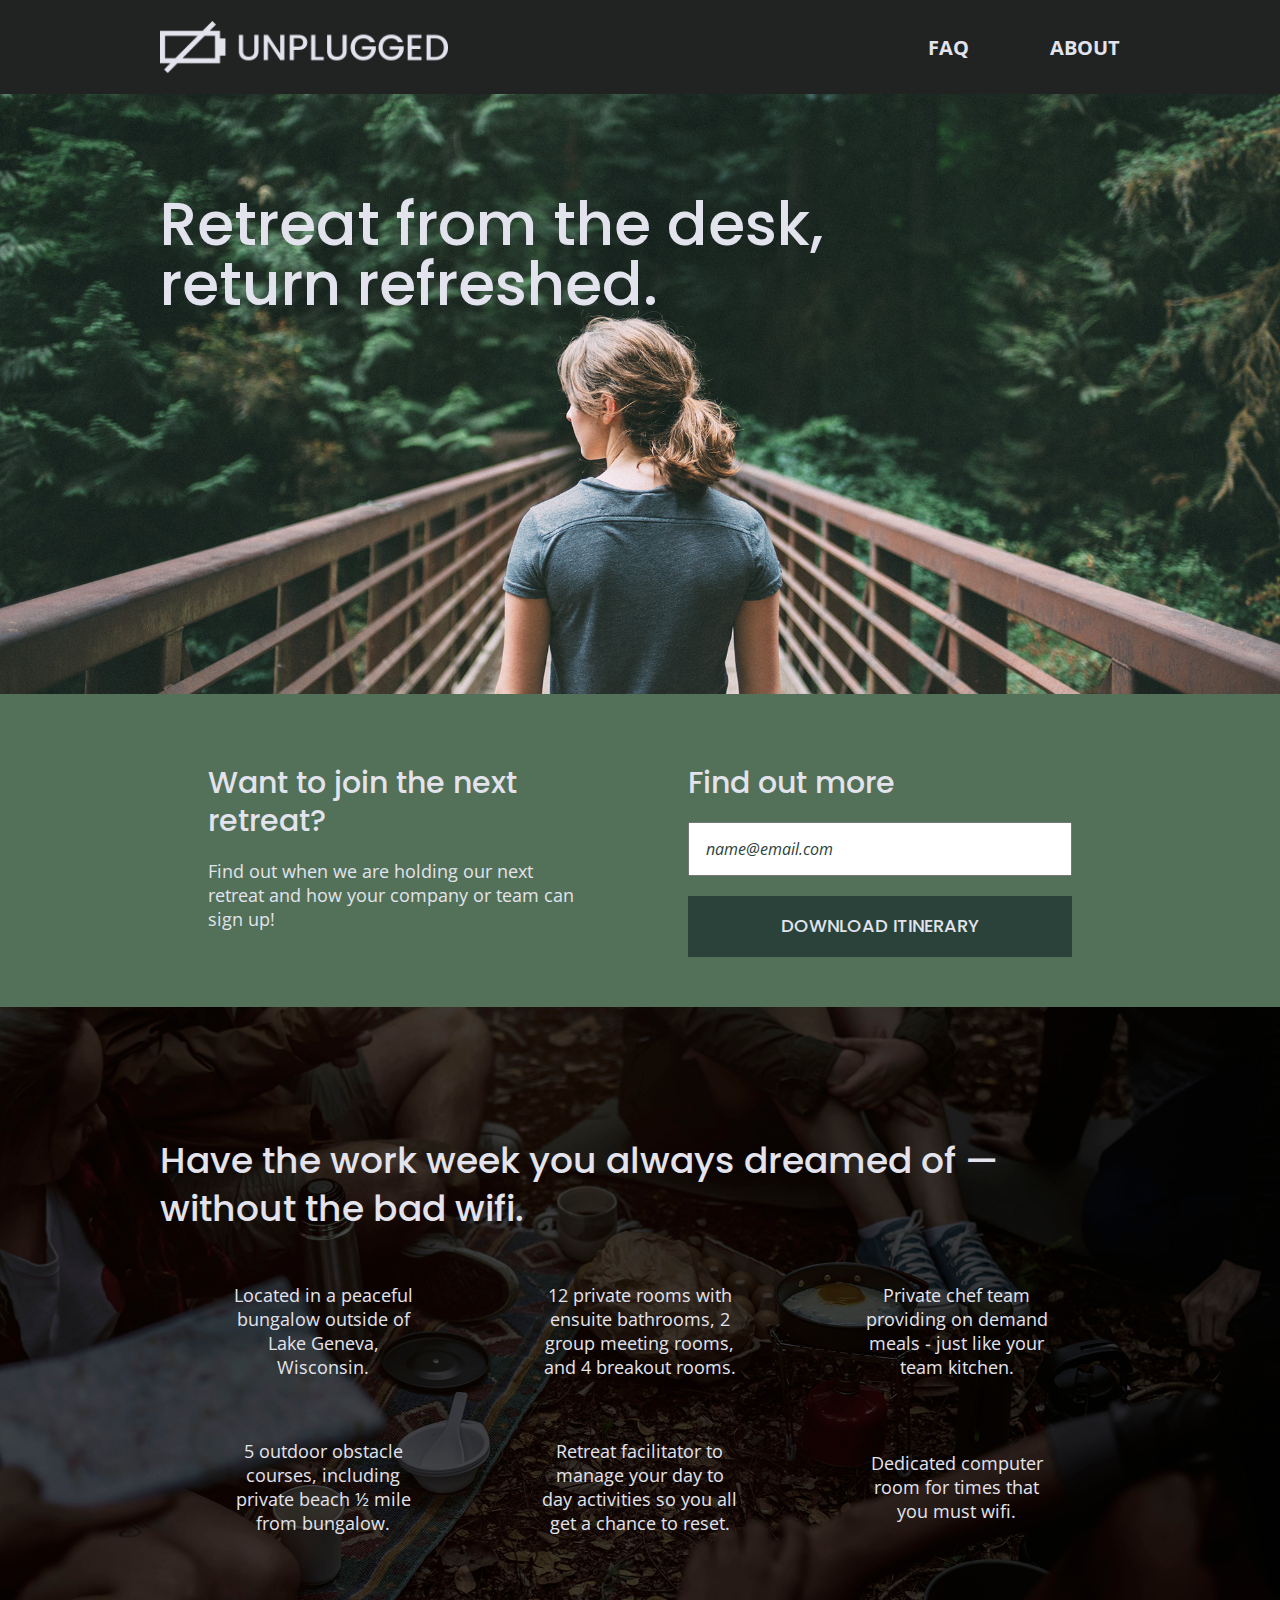
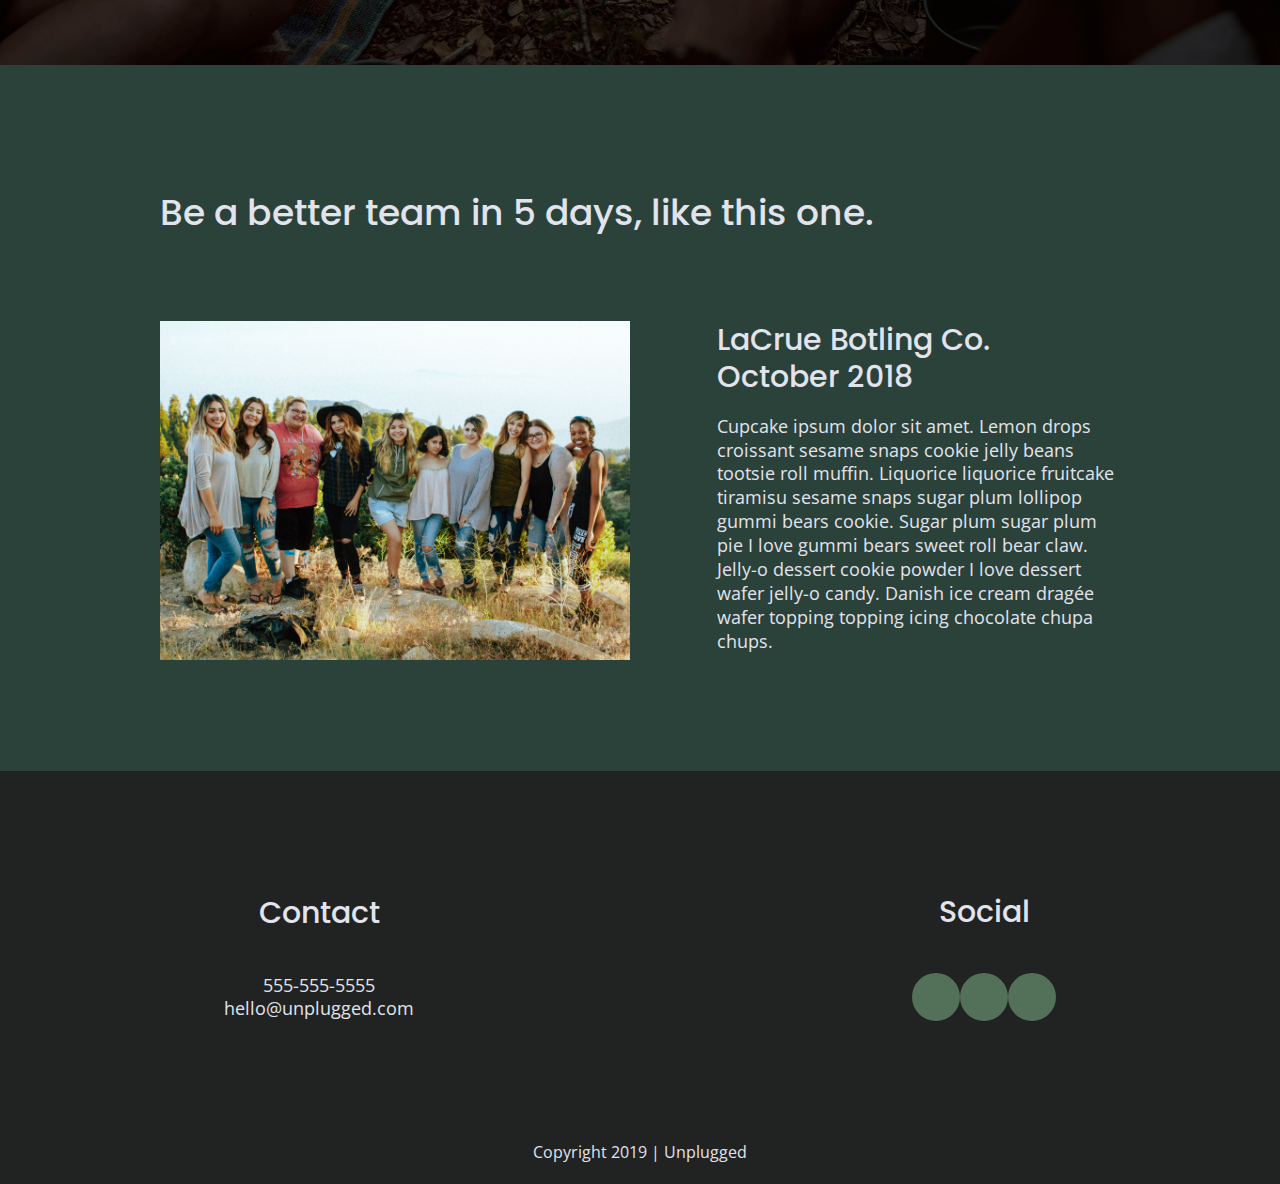
==== commit 98a2f0be: "Added Font Awesome Icons to footer." ====
--- a/index.html
+++ b/index.html
@@ -21,6 +21,9 @@
 
   <link rel="stylesheet" href="css/normalize.css">
   <link rel="stylesheet" href="css/main.css">
+
+  <!-- FontAwesome CDN version 5.5 -->
+  <link rel="stylesheet" href="https://use.fontawesome.com/releases/v5.5.0/css/all.css" integrity="sha384-B4dIYHKNBt8Bc12p+WXckhzcICo0wtJAoU8YZTY5qE0Id1GSseTk6S+L3BlXeVIU" crossorigin="anonymous">
 
   <meta name="theme-color" content="#fafafa">
 </head>
@@ -73,6 +76,7 @@
         <div class="features-items">
           <article>
             <p class="fontawesome-icon">
+              <i class = "fas fa-campground"></i>
             </p>
             <p class="features-item-description">
               Located in a peaceful bungalow outside of Lake Geneva, Wisconsin.
@@ -80,6 +84,7 @@
           </article>
           <article>
             <p class="fontawesome-icon">
+              <i class = "fas fa-bed"></i>
             </p>
             <p class="features-item-description">
               12 private rooms with ensuite bathrooms, 2 group meeting rooms, and 4 breakout rooms.
@@ -87,6 +92,7 @@
           </article>
           <article>
             <p class="fontawesome-icon">
+              <i class = "fas fa-utensils"></i>
             </p>
             <p class="features-item-description">
               Private chef team providing on demand meals - just like your team kitchen.
@@ -94,6 +100,7 @@
           </article>
           <article>
             <p class="fontawesome-icon">
+              <i class = "fas fa-shoe-prints"></i>
             </p>
             <p class="features-item-description">
               5 outdoor obstacle courses, including private beach ½ mile from bungalow.
@@ -101,6 +108,7 @@
           </article>
           <article>
             <p class="fontawesome-icon">
+              <i class = "fas fa-smile"></i>
             </p>
             <p class="features-item-description">
               Retreat facilitator to manage your day to day activities so you all get a chance to reset.
@@ -108,6 +116,7 @@
           </article>
           <article>
             <p class="fontawesome-icon">
+              <i class = "fas fa-wifi"></i>
             </p>
             <p class="features-item-description">
               Dedicated computer room for times that you must wifi.
@@ -148,11 +157,11 @@
           <h4>Social</h4>
           <div class = "social-icons">
             <p>
-              <a href="" target="_blank"></a>F</p>
+              <a href=""></a><i class = "fab fa-facebook-f"></i></p>  
             <p>
-              <a href="" target="_blank"></a>T</p>
+              <a href=""></a><i class = "fab fa-twitter"></i></p>
             <p>
-              <a href="" target="_blank"></a>I</p>
+              <a href=""></a><i class = "fab fa-instagram"></i></p>
           </div>
         </div>
       </div> <!-- footer-content ends -->
--- a/css/main.css
+++ b/css/main.css
@@ -235,12 +235,18 @@
   display: flex;
   justify-content: space-around;
   align-items: center;
+  
 }
 
 footer .social-icons p {
   display: flex;
   justify-content: center;
   align-items: center;
+  color: #e2e3ed;
+  background: #527158;
+  height: 3rem;
+  width: 3rem; 
+  border-radius: 40px;
 }
 
 footer .copyright {
@@ -552,6 +558,7 @@
 
   header nav ul {
     justify-content: space-between;
+    /* Custom  */
     padding-inline-start: 0;
   }
 
@@ -583,6 +590,11 @@
     margin: 0;
   }
   /* Features */
+
+  .features i {
+    font-size: 3.75em;
+          margin-bottom: 40px;
+  }
 
   .features h2 {
     margin-bottom: 20px;
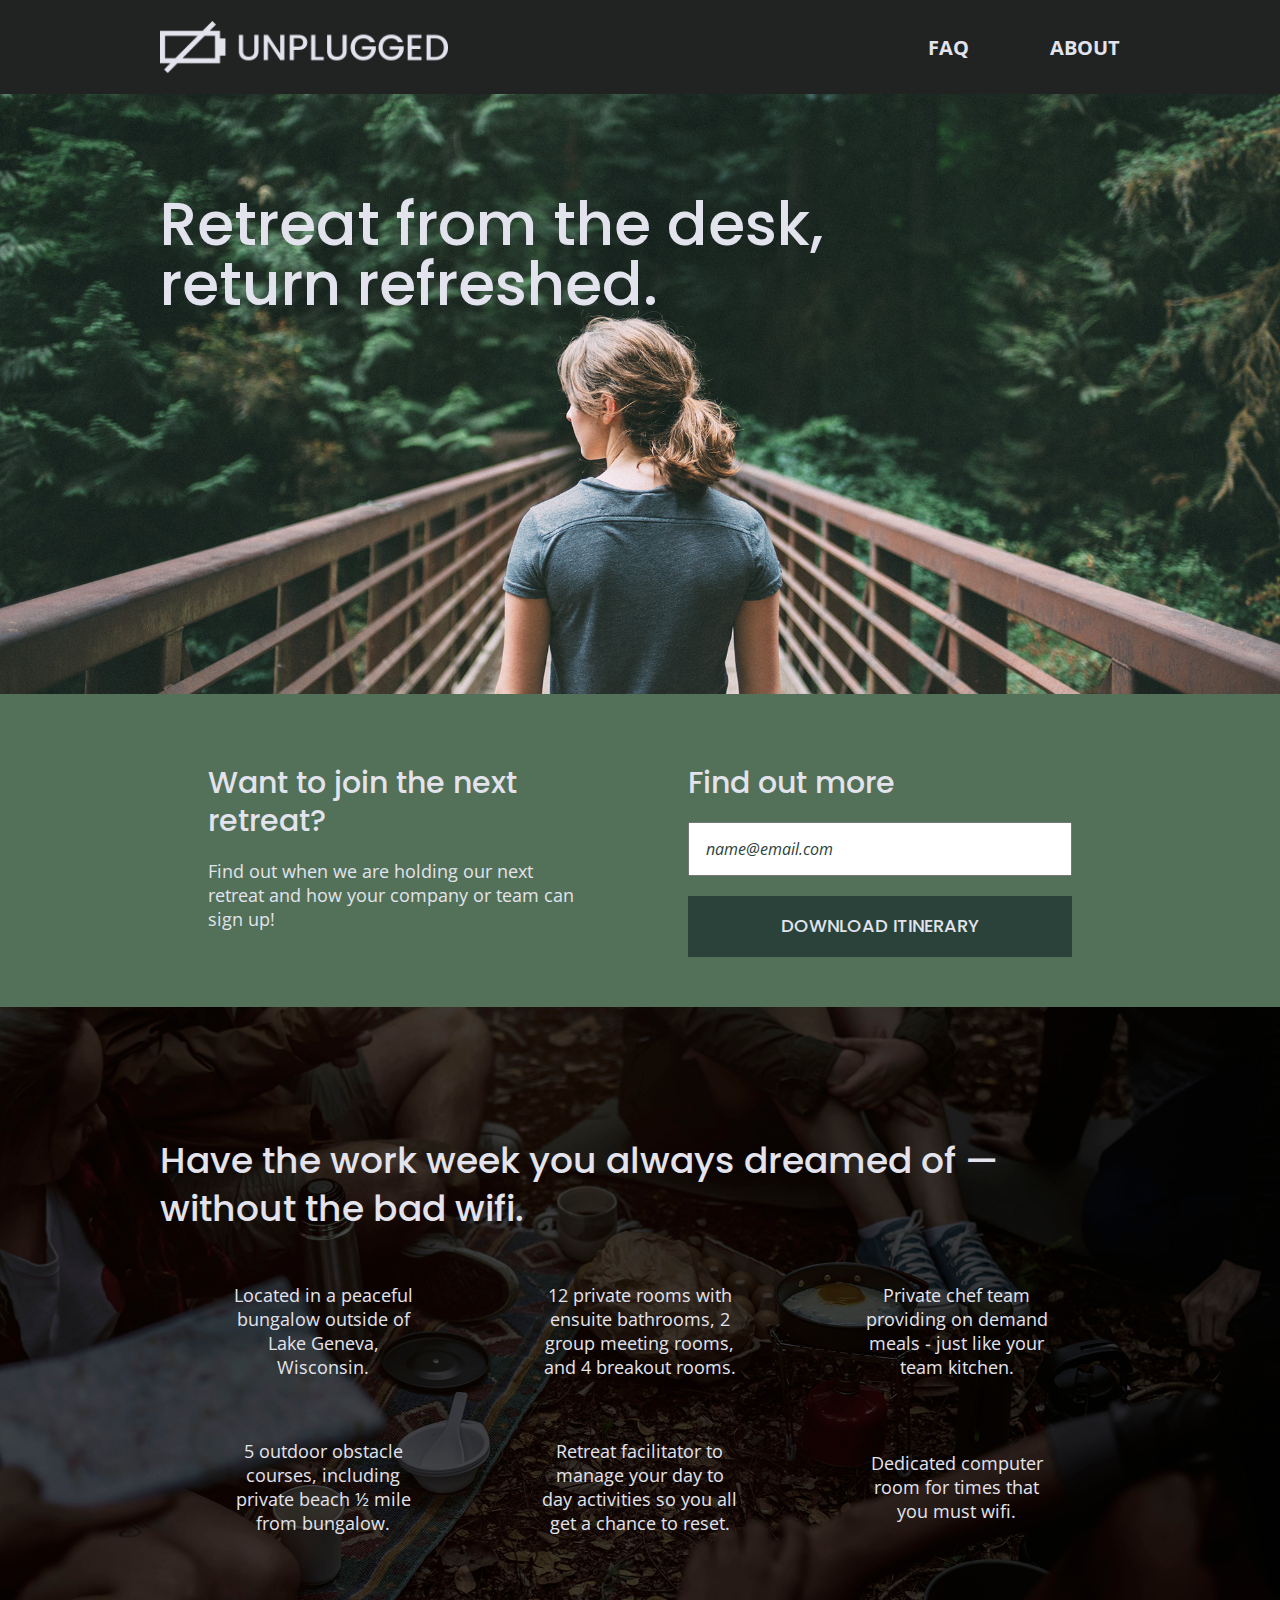
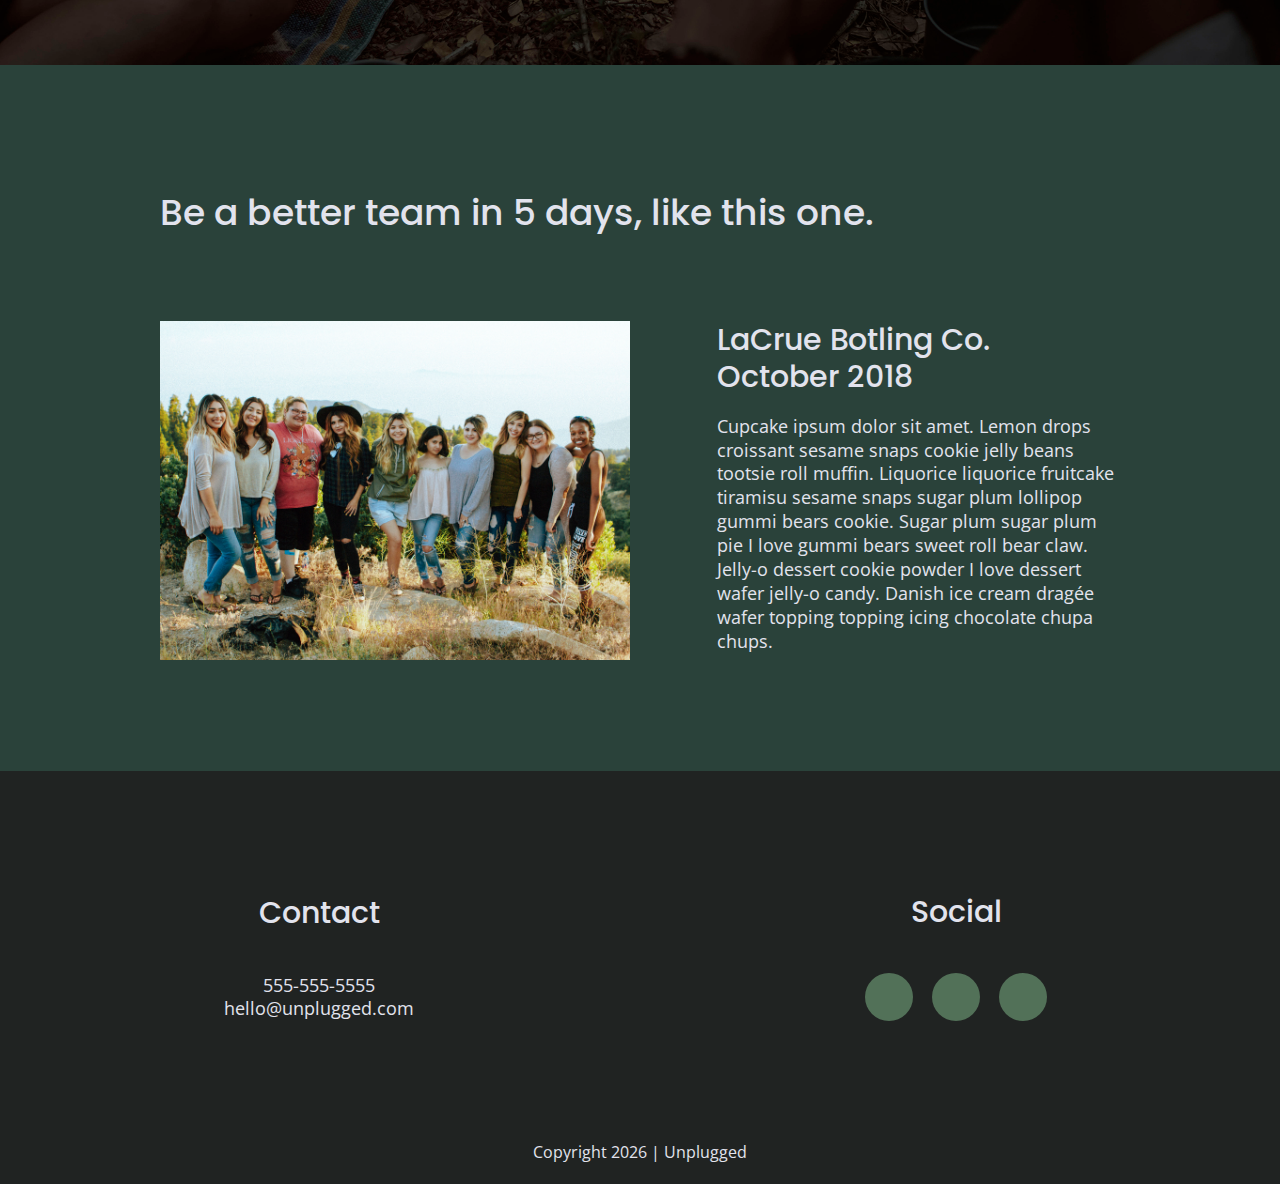
==== commit a1af1070: "Updated spacing of social icons on tablet, Updated copyright year to be dynamic." ====
--- a/index.html
+++ b/index.html
@@ -166,7 +166,11 @@
         </div>
       </div> <!-- footer-content ends -->
     </div> <!-- footer content-wrapper ends -->
-    <div class = "copyright">Copyright 2019 | Unplugged</div>
+    <div class = "copyright">Copyright 
+      <script type="text/javascript">
+        document.write(new Date().getFullYear());
+      </script> | Unplugged
+    </div>
   </footer>
   <!-- // JavaScript // -->
   <script src="js/vendor/modernizr-3.11.2.min.js"></script>
--- a/css/main.css
+++ b/css/main.css
@@ -235,7 +235,6 @@
   display: flex;
   justify-content: space-around;
   align-items: center;
-  
 }
 
 footer .social-icons p {
@@ -340,6 +339,11 @@
   margin: 0;
 }
 
+.features i {
+  font-size: 3.75em;
+        margin-bottom: 40px;
+}
+
 /* Reviews */
 
 .reviews {
@@ -591,11 +595,6 @@
   }
   /* Features */
 
-  .features i {
-    font-size: 3.75em;
-          margin-bottom: 40px;
-  }
-
   .features h2 {
     margin-bottom: 20px;
   }
@@ -655,6 +654,10 @@
 
   footer p {
       line-height: 1.285;
+  }
+
+  footer .social-icons {
+    width: 200px;
   }
 
   footer .copyright {
